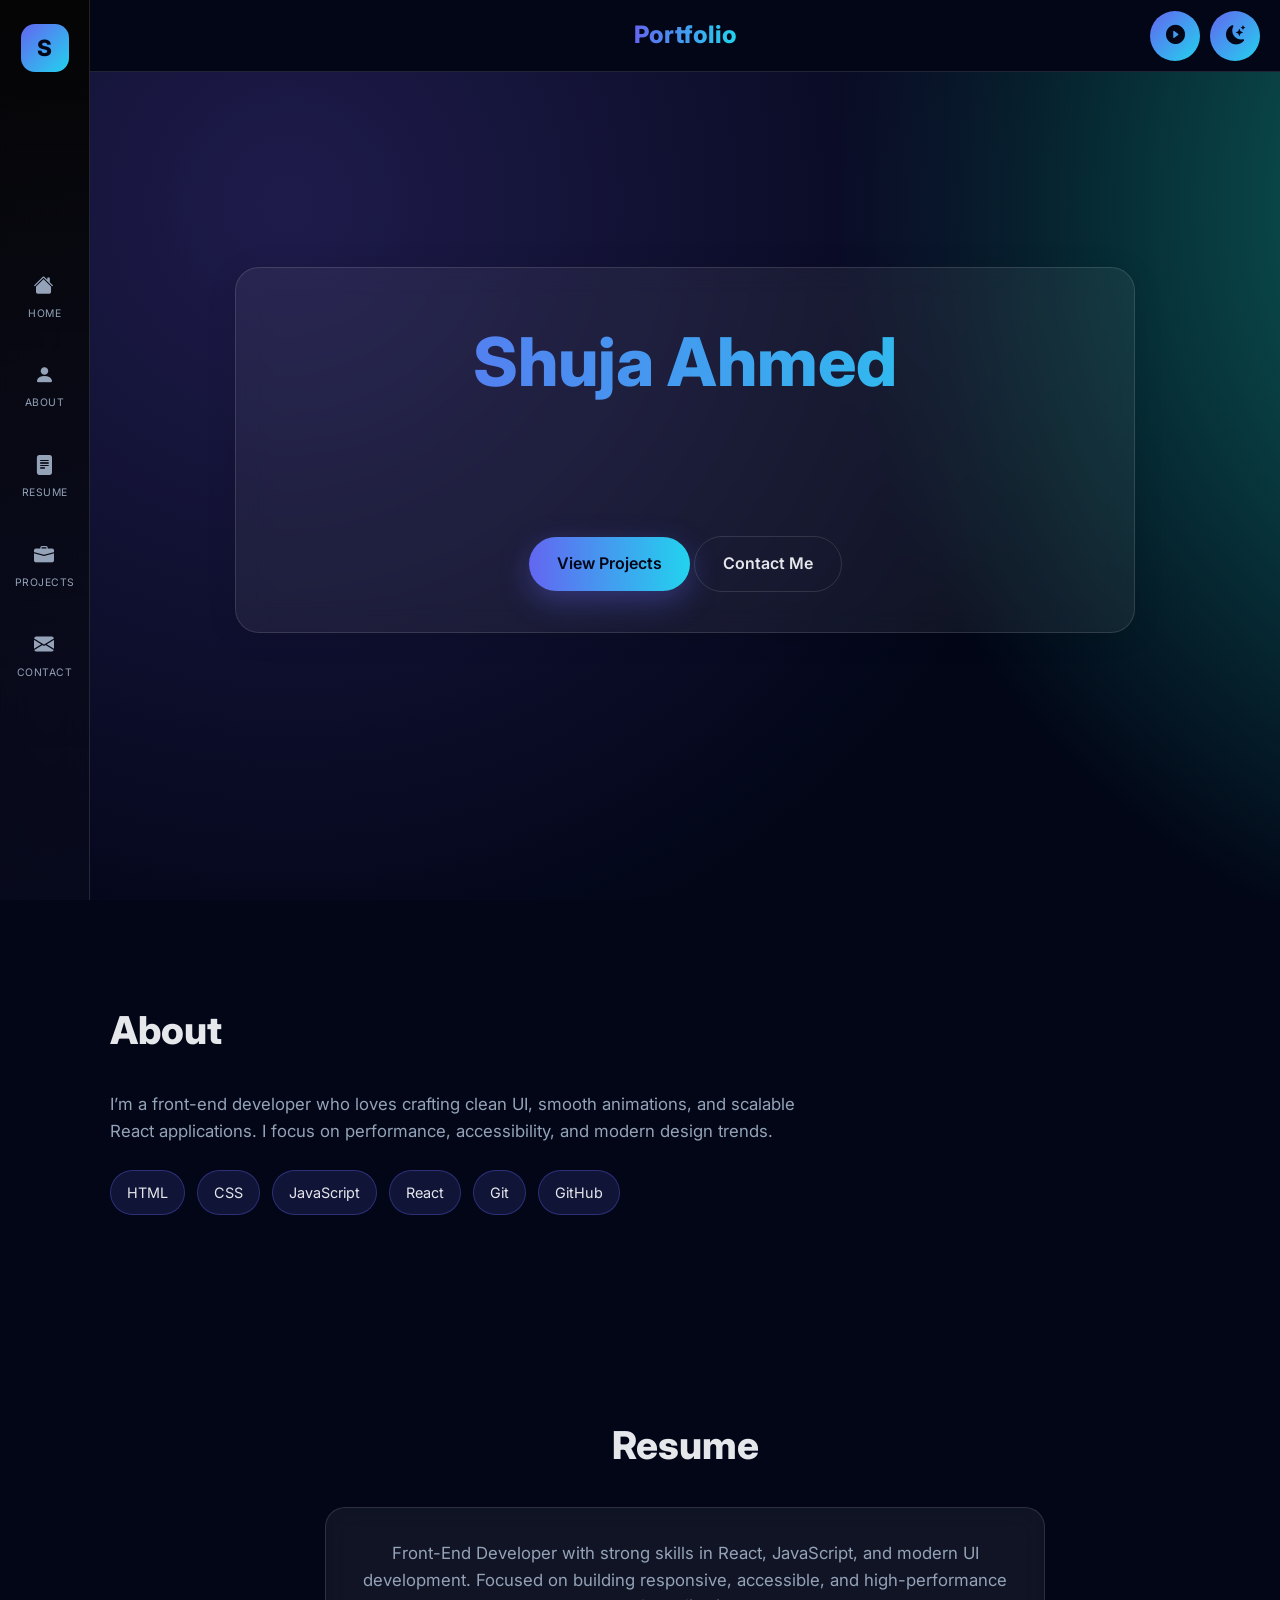
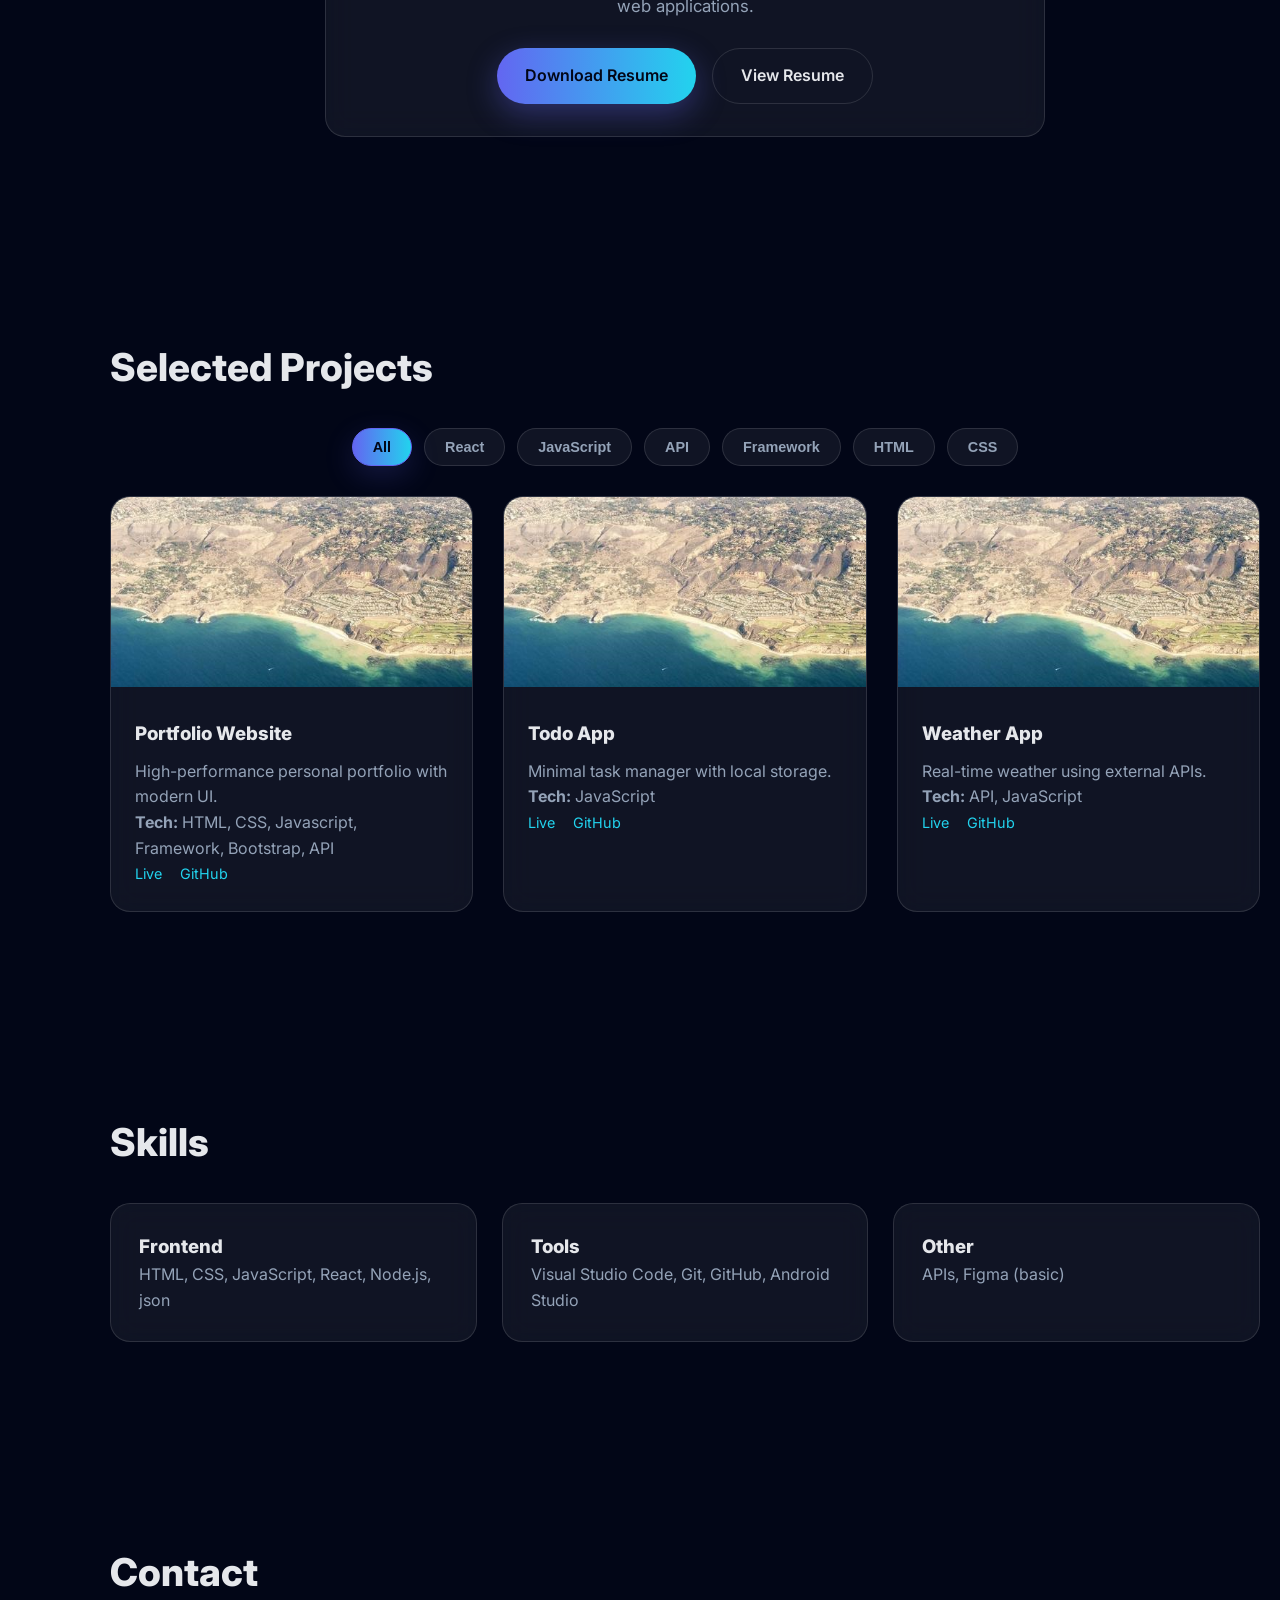
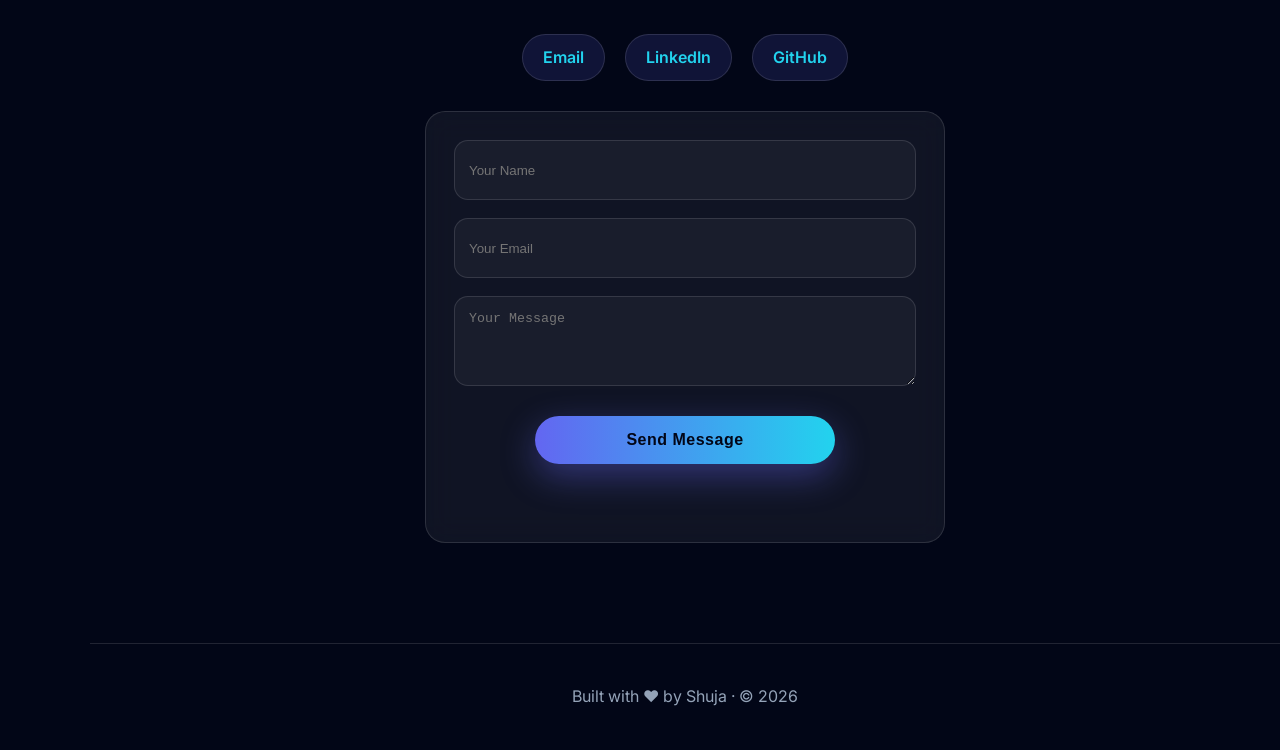
==== docs/index.html @ 7874c108 "Added Project links" ====
<!DOCTYPE html>
<html lang="en">
<head>
  <meta charset="UTF-8" />
  <meta name="viewport" content="width=device-width, initial-scale=1.0" />
  <title>Shuja | Front-End Developer</title>
  <link rel="stylesheet" href="styles.css">
    <script src="script.js" defer></script>
  <link href="https://fonts.googleapis.com/css2?family=Inter:wght@300;400;600;700;800&display=swap" rel="stylesheet">
  <link rel="stylesheet" href="https://cdn.jsdelivr.net/npm/bootstrap-icons@1.11.3/font/bootstrap-icons.css">
</head>
<body id="home">

  <!-- MAIN HEADER -->
  <header class="main-header">
    <span class="logo">Portfolio</span>
    <!-- DARK MODE TOGGLE -->
    <button id="reduceMotionToggle" class="reduce-motion-toggle" aria-label="Toggle Animations" data-tooltip="Toggle Animations">
      <i class="bi bi-play-circle-fill"></i>
    </button>
    <button id="darkModeToggle" class="dark-mode-toggle" aria-label="Toggle Dark Mode" data-tooltip="Toggle Dark Mode">
      <i class="bi bi-moon-stars-fill"></i>
    </button>
  </header>

  <!-- SCROLL TO TOP BUTTON -->
  <button id="scrollToTop" class="scroll-to-top" title="Scroll to Top">
    <i class="bi bi-arrow-up"></i>
  </button>

  <!-- MOBILE HAMBURGER MENU -->
  <button id="mobileMenuToggle" class="mobile-menu-toggle" title="Toggle Menu">
    <i class="bi bi-list"></i>
  </button>

  <!-- MAIN -->
  <section class="hero">
    <div>
      <h1>Shuja Ahmed</h1>
      <p>Front-End Developer · React</p>
      <p>I design and build modern, fast, and user-focused web experiences.</p>
      <div class="hero-buttons">
        <a href="#projects" class="btn">View Projects</a>
        <a href="#contact" class="btn secondary">Contact Me</a>
      </div>
    </div>
  </section>
  

<nav class="sidebar">
  <div class="sidebar-brand">
    <span>S</span>
  </div>

  <ul class="sidebar-links">
    <li><a href="#home" class="active"><i class="bi bi-house-fill"></i><span>Home</span></a></li>
    <li><a href="#about"><i class="bi bi-person-fill"></i><span>About</span></a></li>
    <li><a href="#resume"><i class="bi bi-file-text-fill"></i><span>Resume</span></a></li>
    <li><a href="#projects"><i class="bi bi-briefcase-fill"></i><span>Projects</span></a></li>
    <li><a href="#contact"><i class="bi bi-envelope-fill"></i><span>Contact</span></a></li>
  </ul>

</nav>

  <!-- ABOUT -->
  <section id="about">
    <h2>About</h2>
    <p>I’m a front-end developer who loves crafting clean UI, smooth animations, and scalable React applications. I focus on performance, accessibility, and modern design trends.</p>
    <div class="tech-stack">
      <span class="badge">HTML</span>
      <span class="badge">CSS</span>
      <span class="badge">JavaScript</span>
      <span class="badge">React</span>
      <span class="badge">Git</span>
      <span class="badge">GitHub</span>
    </div>
  </section>

  <!-- RESUME -->
<section id="resume">
  <h2>Resume</h2>
  <div class="resume-card glass">
    <p>
      Front-End Developer with strong skills in React, JavaScript, and modern UI development.
      Focused on building responsive, accessible, and high-performance web applications.
    </p>

    <div class="resume-actions">
      <a href="docs\resume.pdf" class="btn" download>Download Resume</a>
      <a href="docs\resume.pdf" class="btn secondary" target="_blank">View Resume</a>
    </div>
  </div>
</section>


  <!-- PROJECTS -->
  <section id="projects">
    <h2>Selected Projects</h2>
    
    <!-- PROJECT FILTER -->
    <div class="project-filters">
      <button class="filter-btn active" data-filter="all">All</button>
      <button class="filter-btn" data-filter="React">React</button>
      <button class="filter-btn" data-filter="JavaScript">JavaScript</button>
      <button class="filter-btn" data-filter="API">API</button>
      <button class="filter-btn" data-filter="Framework">Framework</button>
      <button class="filter-btn" data-filter="HTML">HTML</button>
      <button class="filter-btn" data-filter="CSS">CSS</button>
    </div>

    <div class="projects-grid">
      <!-- PORTFOLIO -->
      <div class="project-card glass" data-tech="HTML CSS JavaScript Framework API" data-id="portfolio">
        <img src="images/project1.jpg" alt="Project">
        <div class="project-content">
          <h3>Portfolio Website</h3>
          <p>High-performance personal portfolio with modern UI.</p>
          <p><strong>Tech:</strong> HTML, CSS, Javascript, Framework, Bootstrap, API</p>
          <div class="project-links">
            <a href="https://github.com/code-fanatic/" target="_blank">Live</a>
            <a href="https://github.com/code-fanatic/shuja" target="_blank">GitHub</a>
          </div>
        </div>
      </div>
      <!-- TODO APP -->
      <div class="project-card glass" data-tech="JavaScript HTML CSS" data-id="todo">
        <img src="images/project2.jpg" alt="Project">
        <div class="project-content">
          <h3>Todo App</h3>
          <p>Minimal task manager with local storage.</p>
          <p><strong>Tech:</strong> JavaScript</p>
          <div class="project-links">
            <a href="https://code-fanatic.github.io/todo-material-3/" target="_blank">Live</a>
            <a href="https://github.com/code-fanatic/todo-material-3" target="_blank">GitHub</a>
          </div>
        </div>
      </div>
      <!-- WEATHER APP -->
      <div class="project-card glass" data-tech="API JavaScript HTML CSS" data-id="weather">
        <img src="images/project3.600x400.jpg" alt="Project">
        <div class="project-content">
          <h3>Weather App</h3>
          <p>Real-time weather using external APIs.</p>
          <p><strong>Tech:</strong> API, JavaScript</p>
          <div class="project-links">
            <a href="#">Live</a>
            <a href="#">GitHub</a>
          </div>
        </div>
      </div>

    </div>
  </section>

  <!-- SKILLS -->
  <section>
    <h2>Skills</h2>
    <div class="skills-grid">
      <div class="skill-box glass">
        <h3>Frontend</h3>
        <p>HTML, CSS, JavaScript, React, Node.js, json</p>
      </div>
      <div class="skill-box glass">
        <h3>Tools</h3>
        <p>Visual Studio Code, Git, GitHub, Android Studio</p>
      </div>
      <div class="skill-box glass">
        <h3>Other</h3>
        <p>APIs, Figma (basic)</p>
      </div>
    </div>
  </section>

  <!-- CONTACT -->
  <section id="contact">
    <h2>Contact</h2>
    <div class="social-links">
		<a href="mailto:shujabutt4@gmail.com" target="_blank">Email</a>
		<a href="https://www.linkedin.com/in/shuja-ahmed4" target="_blank">LinkedIn</a>
		<a href="https://github.com/code-fanatic" target="_blank">GitHub</a>
	</div>
    <form class="glass" action="https://formspree.io/f/mykdekjy" method="POST" id="contactForm">
      <input type="text" name="name" placeholder="Your Name" required>
      <input type="email" name="email" placeholder="Your Email" required>
      <textarea name="message" rows="4" placeholder="Your Message" required></textarea>
      <button class="btn" type="submit">Send Message</button>
      <p id="formMessage" class="form-message"></p>
    </form>
  </section>

  <!-- PROJECT MODAL -->
  <div id="projectModal" class="modal">
    <button class="modal-close"><i class="bi bi-x-lg"></i></button>
    <div class="modal-content">
      <div id="modalBody" class="modal-body"></div>
    </div>
  </div>

  <footer>
    Built with ❤️ by Shuja · © 2026
  </footer>
</body>
</html>
---- docs/styles.css ----
:root {
  --primary: #6366f1;
  --secondary: #22d3ee;
  --bg: #020617;
  --glass: rgba(255,255,255,0.06);
  --border: rgba(255,255,255,0.12);
  --text: #e5e7eb;
  --muted: #94a3b8;
  --blob-1: #1e1b4b;
  --blob-2: #0f766e;
}

/* LIGHT MODE */
html[data-theme="light"] {
  --primary: #4f46e5;
  --secondary: #0891b2;
  --bg: #f8fafc;
  --glass: rgba(99,102,241,0.04);
  --border: rgba(15,23,42,0.1);
  --text: #1e293b;
  --muted: #64748b;
  --blob-1: rgba(79, 70, 229, 0.35);
  --blob-2: rgba(8, 145, 178, 0.35);
}

html[data-theme="light"] .sidebar {
  background: linear-gradient(180deg, #f1f5f9, #e0e7ff);
  border-right-color: var(--border);
}

html[data-theme="light"] .btn:not(.secondary) {
  color: #ffffff;
}

html[data-theme="light"] .glass {
  background: rgba(255,255,255,0.7);
  backdrop-filter: blur(10px);
  border: 1px solid rgba(99,102,241,0.1);
}

html[data-theme="light"] .project-card:hover {
  box-shadow: 0 20px 45px rgba(0,0,0,0.08);
}

html[data-theme="light"] input,
html[data-theme="light"] textarea {
  background: rgba(255,255,255,0.6);
  border: 1px solid rgba(15,23,42,0.1);
}

html[data-theme="light"] .sidebar-links a:hover,
html[data-theme="light"] .sidebar-links a.active,
html[data-theme="light"] .sidebar-links a.active i {
  color: #ffffff;
}

html[data-theme="light"] .hero > div {
  background: rgba(255, 255, 255, 0.85);
  box-shadow: 0 10px 40px rgba(30, 27, 75, 0.1);
  border-color: rgba(79, 70, 229, 0.2);
}

html[data-theme="light"] .social-links a {
  background: #ffffff;
  color: var(--primary);
  border-color: var(--border);
  box-shadow: 0 2px 10px rgba(0,0,0,0.05);
}

html[data-theme="light"] .social-links a:hover {
  background: rgba(79, 70, 229, 0.1);
  color: var(--primary);
  border-color: var(--primary);
}

html[data-theme="light"] .filter-btn {
  color: var(--text);
  background: rgba(255,255,255,0.6);
}

html[data-theme="light"] .filter-btn.active {
  background: rgba(79, 70, 229, 0.1);
  color: var(--primary);
  border-color: var(--primary);
  box-shadow: none;
}

html { 
  scroll-behavior: smooth;
}
* { margin: 0; padding: 0; box-sizing: border-box; -webkit-tap-highlight-color: transparent; }

/* ============ CUSTOM SCROLLBAR ============ */
::-webkit-scrollbar { width: 12px; }
::-webkit-scrollbar-track { background: transparent; margin-block: 6px; }
::-webkit-scrollbar-thumb {
  background-color: var(--muted);
  border-radius: 10px;
  border: 3px solid transparent;
  background-clip: content-box;
}
::-webkit-scrollbar-thumb:hover { background-color: var(--primary); }

/* ============ SCROLL TO TOP BUTTON ============ */
.scroll-to-top {
  position: fixed;
  bottom: 30px;
  right: 30px;
  width: 50px;
  height: 50px;
  background: linear-gradient(135deg, var(--primary), var(--secondary));
  border: none;
  border-radius: 50%;
  color: #020617;
  font-size: 1.2rem;
  cursor: pointer;
  display: flex;
  align-items: center;
  justify-content: center;
  opacity: 0;
  visibility: hidden;
  transform: translateY(20px);
  transition: all 0.3s ease;
  z-index: 999;
}

.scroll-to-top.show {
  opacity: 1;
  visibility: visible;
  transform: translateY(0);
}

.scroll-to-top:hover {
  transform: translateY(-5px);
  box-shadow: 0 10px 30px rgba(99,102,241,0.3);
}

/* ============ DARK MODE TOGGLE ============ */
.dark-mode-toggle,
.reduce-motion-toggle {
  position: absolute;
  top: 11px;
  right: 20px;
  width: 50px;
  height: 50px;
  background: linear-gradient(135deg, var(--primary), var(--secondary));
  border: none;
  border-radius: 50%;
  color: #020617;
  font-size: 1.2rem;
  cursor: pointer;
  display: flex;
  align-items: center;
  justify-content: center;
  transition: all 0.3s ease;
  z-index: 1001;
}

.reduce-motion-toggle {
  right: 80px;
}

.dark-mode-toggle:hover,
.reduce-motion-toggle:hover {
  background: var(--primary);
  transform: scale(1.1);
  box-shadow: 0 0 20px rgba(99,102,241,0.6);
}

.dark-mode-toggle i,
.reduce-motion-toggle i {
  transition: transform 0.3s ease;
}

.dark-mode-toggle:hover i,
.reduce-motion-toggle:hover i {
  transform: rotate(15deg);
}

html[data-theme="light"] .dark-mode-toggle,
html[data-theme="light"] .reduce-motion-toggle,
html[data-theme="light"] .mobile-menu-toggle,
html[data-theme="light"] .scroll-to-top {
  color: #ffffff;
}

/* ============ TOOLTIPS ============ */
[data-tooltip]::after {
  content: attr(data-tooltip);
  position: absolute;
  top: 115%;
  left: 50%;
  transform: translateX(-50%);
  background: rgba(15, 23, 42, 0.9);
  color: #fff;
  padding: 6px 12px;
  border-radius: 8px;
  font-size: 0.75rem;
  font-weight: 500;
  white-space: nowrap;
  opacity: 0;
  visibility: hidden;
  transition: all 0.2s ease;
  pointer-events: none;
  z-index: 1100;
  box-shadow: 0 4px 6px -1px rgba(0, 0, 0, 0.1);
  border: 1px solid rgba(255,255,255,0.1);
}

[data-tooltip]:hover::after {
  opacity: 1;
  visibility: visible;
  top: 125%;
}

.dark-mode-toggle[data-tooltip]::after {
  left: auto;
  right: 0;
  transform: none;
}

/* ============ MOBILE MENU TOGGLE ============ */
.mobile-menu-toggle {
  position: fixed;
  top: 20px;
  left: 20px;
  width: 50px;
  height: 50px;
  background: linear-gradient(135deg, var(--primary), var(--secondary));
  border: none;
  border-radius: 50%;
  color: #020617;
  font-size: 1.3rem;
  cursor: pointer;
  display: none;
  align-items: center;
  justify-content: center;
  transition: all 0.3s ease;
  z-index: 9991;
}

.mobile-menu-toggle:hover {
  background: var(--primary);
  transform: scale(1.1);
  box-shadow: 0 0 20px rgba(99,102,241,0.6);
}

/* ============ SIDEBAR MOBILE OPEN STATE ============ */
.sidebar.open {
  left: 0;
}

/* SIDEBAR NAVIGATION */
.sidebar {
  position: fixed;
  top: 0;
  left: 0;
  width: 90px;
  height: 100vh;
  background: linear-gradient(180deg,#050505, rgba(10,12,30,0.6));
  backdrop-filter: blur(18px);
  border-right: 1px solid var(--border);
  display: flex;
  flex-direction: column;
  align-items: center;
  justify-content: space-between;
  padding: 24px 0;
  z-index: 1000;
  transition: all 0.25s ease;
  overflow: auto;
}

/* Brand / Logo */
.sidebar-brand {
  width: 48px;
  height: 48px;
  border-radius: 14px;
  background: linear-gradient(135deg, var(--primary), var(--secondary));
  display: flex;
  align-items: center;
  justify-content: center;
  font-weight: 800;
  font-size: 1.4rem;
  color: #020617;
}

/* Links */
.sidebar-links {
  list-style: none;
  display: flex;
  flex-direction: column;
  gap: 18px;
  flex: 1;
  justify-content: center;
}

.sidebar-links a {
  display: flex;
  flex-direction: column;
  align-items: center;
  justify-content: center;
  width: 70px;
  padding: 8px 4px;
  margin: 0.2rem auto;
  border-radius: 10px;
  text-align: center;
  font-size: 0.65rem;
  letter-spacing: 0.5px;
  text-transform: uppercase;
  color: var(--muted);
  background: transparent;
  transition: all 0.25s ease;
  min-height: 55px;
  gap: 6px;
  word-break: break-word;
}

.sidebar-links i {
  font-size: 1.25rem;
  transition: all 0.25s ease;
}

.sidebar-links span {
  display: block;
  font-size: 0.65rem;
  line-height: 1.1;
}

.sidebar-links a:hover,
.sidebar-links a.active {
  background: linear-gradient(90deg, var(--primary), var(--secondary));
  color: #020617;
  box-shadow: 0 8px 20px rgba(99,102,241,0.12);
}

.sidebar-links a.active i {
  color: #020617;
}

.sidebar-links a:hover {
  transform: scale(1.08);
}

.sidebar-links a:hover i {
  transform: scale(1.2) rotate(10deg);
}

.sidebar-links a:active {
  transform: scale(0.95);
  transition: transform 0.1s;
}

.sidebar-links a:active i {
  transform: scale(1.2) rotate(-10deg);
  transition: transform 0.1s;
}

/* Footer */
body {
  padding-left: 90px;
}

/* Hide sidebar on small screens */
@media (max-width: 900px) {
  .sidebar {
    display: flex;
    top: 0;
    left: 0;
    right: 0;
    width: 100%;
    height: 72px;
    flex-direction: row;
    align-items: center;
    justify-content: space-between;
    padding: 10px 16px;
    border-right: none;
    border-bottom: 1px solid var(--border);
    z-index: 1000;
    overflow: hidden;
  }

  body {
    padding-left: 0;
    padding-top: 72px;
  }

  .sidebar-links {
    flex-direction: row;
    gap: 12px;
    align-items: center;
    justify-content: center;
    margin-left: 8px;
  }

  .sidebar-links a {
    width: auto;
    padding: 8px 12px;
    border-radius: 12px;
    font-size: 0.85rem;
    flex-direction: row;
    gap: 8px;
  }

  .sidebar-links i {
    font-size: 1rem;
  }

  .sidebar-brand {
    margin-right: 8px;
  }
}

body {
  font-family: 'Inter', sans-serif;
  background: radial-gradient(circle at 15% 15%, var(--blob-1), transparent 40%),
              radial-gradient(circle at 85% 15%, var(--blob-2), transparent 40%),
              var(--bg);
  background-size: 150% 150%;
  background-attachment: fixed;
  animation: bgAnimate 15s ease infinite alternate;
  color: var(--text);
  line-height: 1.6;

  min-width: 340px;}

@keyframes bgAnimate {
  0% { background-position: 0% 0%; }
  100% { background-position: 100% 100%; }
}

/* ============ REDUCE MOTION UTILITY ============ */
body.no-animations *,
body.no-animations *::before,
body.no-animations *::after {
  animation: none !important;
  transition: none !important;
  scroll-behavior: auto !important;
}

  /* Keep overflow available without overriding themed sidebar above */
  .sidebar { overflow: auto; }

section {
  padding: 100px 20px;
  max-width: 1200px;
  margin: auto;}

h1, h2, h3 { font-weight: 800;}
h2 { font-size: 2.4rem; margin-bottom: 30px;}
p { color: var(--muted);}

a { text-decoration: none; color: inherit;}

.hero {
  min-height: 100vh;
  display: flex;
  align-items: center;
  justify-content: center;
  text-align: center;}

.hero > div {
  padding: 40px;
  background: var(--glass);
  border: 1px solid var(--border);
  backdrop-filter: blur(14px);
  border-radius: 24px;
  box-shadow: 0 4px 30px rgba(0, 0, 0, 0.1);
  max-width: 900px;
  width: 90%;
}

.hero h1 {
  font-size: clamp(2.8rem, 6vw, 4.2rem);
  background: linear-gradient(90deg, var(--primary), var(--secondary));
  -webkit-background-clip: text;
  background-clip: text;
  -webkit-text-fill-color: transparent;}

.hero p { font-size: 1.1rem; margin-top: 12px;}

.hero-buttons { margin-top: 40px;}

.btn {
  display: inline-flex;
  align-items: center;
  justify-content: center;
  gap: 8px;
  padding: 14px 28px;
  border-radius: 999px;
  font-weight: 600;
  background: linear-gradient(90deg, var(--primary), var(--secondary));
  color: #020617;
  transition: transform 0.3s, box-shadow 0.3s;
  box-shadow: 0 10px 30px rgba(99,102,241,0.35);
  border: none;
  cursor: pointer;
  text-align: center;
}

.btn.secondary {
  background: transparent;
  color: var(--text);
  border: 1px solid var(--border);
  box-shadow: none;
}

.btn:hover {
  transform: translateY(-4px);
  box-shadow: 0 20px 50px rgba(99,102,241,0.5);
}

#contact .btn {
  padding: 15px 40px;
  font-size: 1rem;
  width: 100%;
  max-width: 300px;
  margin: 12px auto 0;
  box-shadow: 0 12px 35px rgba(99,102,241,0.4);
  letter-spacing: 0.5px;
}

#contact .btn:hover {
  box-shadow: 0 20px 50px rgba(99,102,241,0.55);
}

.glass {
  background: var(--glass);
  border: 1px solid var(--border);
  backdrop-filter: blur(14px);
  border-radius: 20px;}

/* ABOUT */
#about p { max-width: 720px; font-size: 1.05rem;}

.tech-stack {
  display: flex;
  flex-wrap: wrap;
  gap: 12px;
  margin-top: 25px;}

.badge {
  padding: 10px 16px;
  border-radius: 999px;
  background: rgba(99,102,241,0.15);
  border: 1px solid rgba(99,102,241,0.35);
  font-size: 0.9rem;}

/* PROJECTS */
.projects-grid {
  display: grid;
  grid-template-columns: repeat(auto-fit, minmax(300px, 1fr));
  gap: 30px;}
.project-card {
  overflow: hidden;
  transition: opacity 0.6s ease-out, transform 0.6s ease-out, box-shadow 0.4s;
  opacity: 0;
  transform: translateY(30px);
  max-width: 380px;
  margin: 0 auto;
  width: 100%;
}
.project-card.show {
  opacity: 1;
  transform: translateY(0);
}
.project-card:hover {
  transform: translateY(-8px) scale(1.02);
  box-shadow: 0 25px 60px rgba(0,0,0,0.45);}
.project-card img {
  width: 100%;
  height: 190px;
  object-fit: cover;}
.project-content { padding: 24px;}
.project-content h3 { margin-bottom: 10px;}
.project-links a {
  margin-right: 14px;
  font-size: 0.9rem;
  color: var(--secondary);}

/* PROJECT FILTERS */
.project-filters {
  display: flex;
  gap: 12px;
  margin-bottom: 30px;
  flex-wrap: wrap;
  justify-content: center;
}

.filter-btn {
  padding: 10px 20px;
  border-radius: 999px;
  border: 1px solid var(--border);
  background: var(--glass);
  color: var(--muted);
  cursor: pointer;
  font-weight: 600;
  transition: all 0.3s ease;
  font-size: 0.9rem;
}

.filter-btn:hover {
  border-color: var(--primary);
  color: var(--text);
}

.filter-btn.active {
  background: linear-gradient(90deg, var(--primary), var(--secondary));
  color: #020617;
  border-color: var(--primary);
  box-shadow: 0 10px 30px rgba(99,102,241,0.2);
}

  /* RESUME SECTION */
#resume {
  text-align: center;
}

.resume-card {
  max-width: 720px;
  margin: 30px auto 0;
  padding: 32px;
}

.resume-card p {
  margin-bottom: 28px;
  color: var(--muted);
  font-size: 1.05rem;
}

.resume-actions {
  display: flex;
  gap: 16px;
  justify-content: center;
  flex-wrap: wrap;
}

/* SKILLS */
.skills-grid {
  display: grid;
  grid-template-columns: repeat(auto-fit, minmax(240px, 1fr));
  gap: 25px;}
.skill-box { padding: 28px;}

/* CONTACT */
.social-links {
  display: flex;
  gap: 20px;
  margin-bottom: 30px;
  justify-content: center;
  flex-wrap: wrap;
}

.social-links a {
  padding: 10px 20px;
  border-radius: 999px;
  background: rgba(99,102,241,0.15);
  border: 1px solid var(--border);
  color: var(--secondary);
  font-weight: 600;
  transition: all 0.3s;
}

.social-links a:hover {
  background: rgba(99,102,241,0.25);
  transform: translateY(-2px);
}

#contact form {
  max-width: 520px;
  padding: 28px;
  display: grid;
  gap: 18px;
  margin: auto;
}

input, textarea {
  padding: 14px;
  border-radius: 14px;
  background: rgba(255,255,255,0.04);
  border: 1px solid var(--border);
  color: var(--text);
  resize: vertical;
 max-height: 260px;
 min-height: 60px;}

.form-message {
  text-align: center;
  font-weight: 600;
  min-height: 24px;
  margin-top: 8px;
}


/* FOOTER */
footer {
  text-align: center;
  padding: 40px 20px;
  color: var(--muted);
  border-top: 1px solid var(--border);}

/* ============ FADE-IN ANIMATION ============ */

/* ============ PROJECT MODAL ============ */
.modal {
  position: fixed;
  top: 0; left: 0; width: 100%; height: 100%;
  background: rgba(0,0,0,0.85);
  backdrop-filter: blur(8px);
  z-index: 2000;
  display: flex;
  align-items: center;
  justify-content: center;
  opacity: 0;
  pointer-events: none;
  transition: opacity 0.3s ease;
  padding: 20px;
}

.modal.open {
  opacity: 1;
  pointer-events: all;
}

.modal-content {
  background: var(--bg);
  border: 1px solid var(--border);
  width: 100%;
  max-width: 600px;
  max-height: 85vh;
  overflow-y: auto;
  border-radius: 24px;
  padding: 30px;
  position: relative;
  transform: translateY(30px);
  transition: transform 0.3s ease;
  box-shadow: 0 25px 50px -12px rgba(0, 0, 0, 0.5);
}

/* Custom Animated Scrollbar for Modal */
.modal-content::-webkit-scrollbar {
  width: 12px;
}
.modal-content::-webkit-scrollbar-track {
  background: transparent;
  margin-block: 15px;
}
.modal-content::-webkit-scrollbar-thumb {
  background-color: var(--muted);
  border-radius: 10px;
  border: 3px solid transparent;
  background-clip: content-box;
}
.modal-content::-webkit-scrollbar-thumb:hover {
  background-color: var(--primary);
}

.modal.open .modal-content {
  transform: translateY(0);
}

.modal-close {
  position: absolute;
  top: 25px;
  right: 30px;
  background: rgba(255, 255, 255, 0.1);
  backdrop-filter: blur(5px);
  border: 1px solid var(--border);
  width: 50px;
  height: 50px;
  border-radius: 50%;
  color: var(--text);
  font-size: 1.4rem;
  cursor: pointer;
  display: flex;
  align-items: center;
  justify-content: center;
  transition: all 0.4s cubic-bezier(0.68, -0.55, 0.265, 1.55);
  z-index: 2001;
  box-shadow: 0 5px 15px rgba(0,0,0,0.2);
}
.modal-close:hover { 
  background: #ef4444; 
  color: white; 
  transform: rotate(90deg) scale(1.1);
  box-shadow: 0 0 20px rgba(239, 68, 68, 0.5);
  border-color: #ef4444;
}

.modal-body h3 { margin-bottom: 15px; color: var(--primary); }
.modal-body ul { margin-left: 20px; margin-bottom: 15px; list-style-type: disc; }
.modal-body li { margin-bottom: 8px; color: var(--muted); }
.modal-body p { margin-bottom: 15px; }
.modal-body strong { color: var(--text); font-weight: 700; }

h2, .hero p, .hero-buttons, .skill-box, .badge, form {
  opacity: 0;
  transform: translateY(30px);
  transition: opacity 0.6s ease-out, transform 0.6s ease-out;
}

.fade-in {
  opacity: 1;
  transform: translateY(0);
}

/* MAIN HEADER */
.main-header {
  display: flex;
  align-items: center;
  justify-content: center;
  position: fixed;
  top: 0;
  left: 90px;
  width: calc(100% - 90px);
  height: 72px;
  background: var(--bg);
  border-bottom: 1px solid var(--border);
  z-index: 900;
}

.main-header .logo {
  font-size: 1.5rem;
  font-weight: 800;
  background: linear-gradient(90deg, var(--primary), var(--secondary));
  -webkit-background-clip: text;
  background-clip: text;
  -webkit-text-fill-color: transparent;
}

/* MOBILE RESPONSIVENESS */
@media (max-width: 768px) {
  .main-header {
    left: 0;
    width: 100%;
  }

  .mobile-menu-toggle {
    display: flex;
    top: 14px;
    left: 16px;
    width: 44px;
    height: 44px;
    font-size: 1.1rem;
  }

  .sidebar-brand {
    display: none;
  }

  .sidebar {
    width: 260px;
    height: 100vh;
    flex-direction: column;
    align-items: flex-start;
    justify-content: flex-start;
    padding: 80px 20px;
    border-right: 1px solid var(--border);
    border-bottom: none;
    left: -100%;
    position: fixed;
    top: 0;
  }

  .dark-mode-toggle {
    position: absolute;
    right: 16px;
    width: 44px;
    height: 44px;
    font-size: 1rem;
  }
  
  .reduce-motion-toggle {
    right: 70px;
    width: 44px;
    height: 44px;
    font-size: 1rem;
  }

  body {
    padding-left: 0;
  }

  body {
    padding-top: 72px;
  }

  .sidebar-brand {
    width: 40px;
    height: 40px;
    font-size: 1.1rem;
    margin-right: 16px;
  }

  .sidebar-links {
    flex-direction: column;
    gap: 10px;
    align-items: flex-start;
    justify-content: flex-start;
    margin-left: 0;
    width: 100%;
  }

  .sidebar-links a {
    width: 100%;
    padding: 12px 16px;
    border-radius: 12px;
    font-size: 1rem;
    flex-direction: row;
    gap: 12px;
    min-height: 50px;
    justify-content: flex-start;
  }

  .sidebar-links span {
    display: block;
  }

  .sidebar-links i {
    font-size: 1rem;
  }
  section {
    padding: 60px 16px;
  }

  h2 {
    font-size: 1.8rem;
    margin-bottom: 20px;
  }

  /* HERO MOBILE */
  .hero {
    min-height: 80vh;
    padding: 20px;
  }

  .hero > div {
    padding: 24px;
  }

  .hero h1 {
    font-size: clamp(1.8rem, 5vw, 2.8rem);
  }

  .hero p {
    font-size: 0.95rem;
  }

  .hero-buttons {
    margin-top: 30px;
    display: flex;
    flex-direction: column;
    gap: 12px;
  }

  .btn {
    padding: 12px 24px;
    font-size: 0.95rem;
    width: 100%;
    justify-content: center;
    min-height: 44px;
  }

  /* ABOUT MOBILE */
  #about p {
    max-width: 100%;
    font-size: 0.95rem;
  }

  .tech-stack {
    gap: 10px;
  }

  .badge {
    padding: 8px 14px;
    font-size: 0.85rem;
  }

  /* PROJECTS MOBILE */
  .projects-grid {
    grid-template-columns: 1fr;
    gap: 20px;
  }

  .project-card img {
    height: 160px;
  }

  .project-card:hover {
    transform: translateY(-4px);
  }

  .project-content {
    padding: 16px;
  }

  .project-links a {
    margin-right: 12px;
    font-size: 0.85rem;
  }

  /* PROJECTS MOBILE */
  .projects-grid {
    grid-template-columns: 1fr;
    gap: 20px;
  }

  .project-card img {
    height: 160px;
  }

  .project-card:hover {
    transform: translateY(-4px);
  }

  .project-content {
    padding: 16px;
  }

  .project-filters {
    justify-content: center;
    gap: 10px;
  }

  .filter-btn {
    padding: 8px 16px;
    font-size: 0.85rem;
  }

  .scroll-to-top {
    bottom: 80px;
    right: 20px;
    width: 44px;
    height: 44px;
    font-size: 1rem;
  }

  /* SKILLS MOBILE */
  .skills-grid {
    grid-template-columns: 1fr;
    gap: 15px;
  }

  .skill-box {
    padding: 20px;
  }

  .skill-box h3 {
    font-size: 1.1rem;
  }

  /* CONTACT MOBILE */
  #contact form {
    max-width: 100%;
    padding: 20px;
    gap: 14px;
  }

  input, textarea {
    padding: 12px;
    font-size: 16px;
  }

  .social-links {
    display: flex;
    flex-direction: column;
    gap: 10px;
    margin-bottom: 20px;
  }

  .social-links a {
    padding: 10px;
    text-align: center;
    background: rgba(255,255,255,0.04);
    border: 1px solid var(--border);
    border-radius: 999px;
    min-height: 44px;
    display: flex;
    align-items: center;
    justify-content: center;
  }
}

/* EXTRA SMALL DEVICES */
@media (max-width: 480px) {
  section {
    padding: 50px 12px;
  }

  h2 {
    font-size: 1.5rem;
  }

  .hero h1 {
    font-size: 1.6rem;
  }

  .badge {
    padding: 6px 12px;
    font-size: 0.8rem;
  }

  .project-content {
    padding: 12px;
  }

  .project-content h3 {
    font-size: 1rem;
  }

  .project-content p {
    font-size: 0.85rem;
  }

  footer {
    padding: 30px 12px;
    font-size: 0.85rem;
  }
}
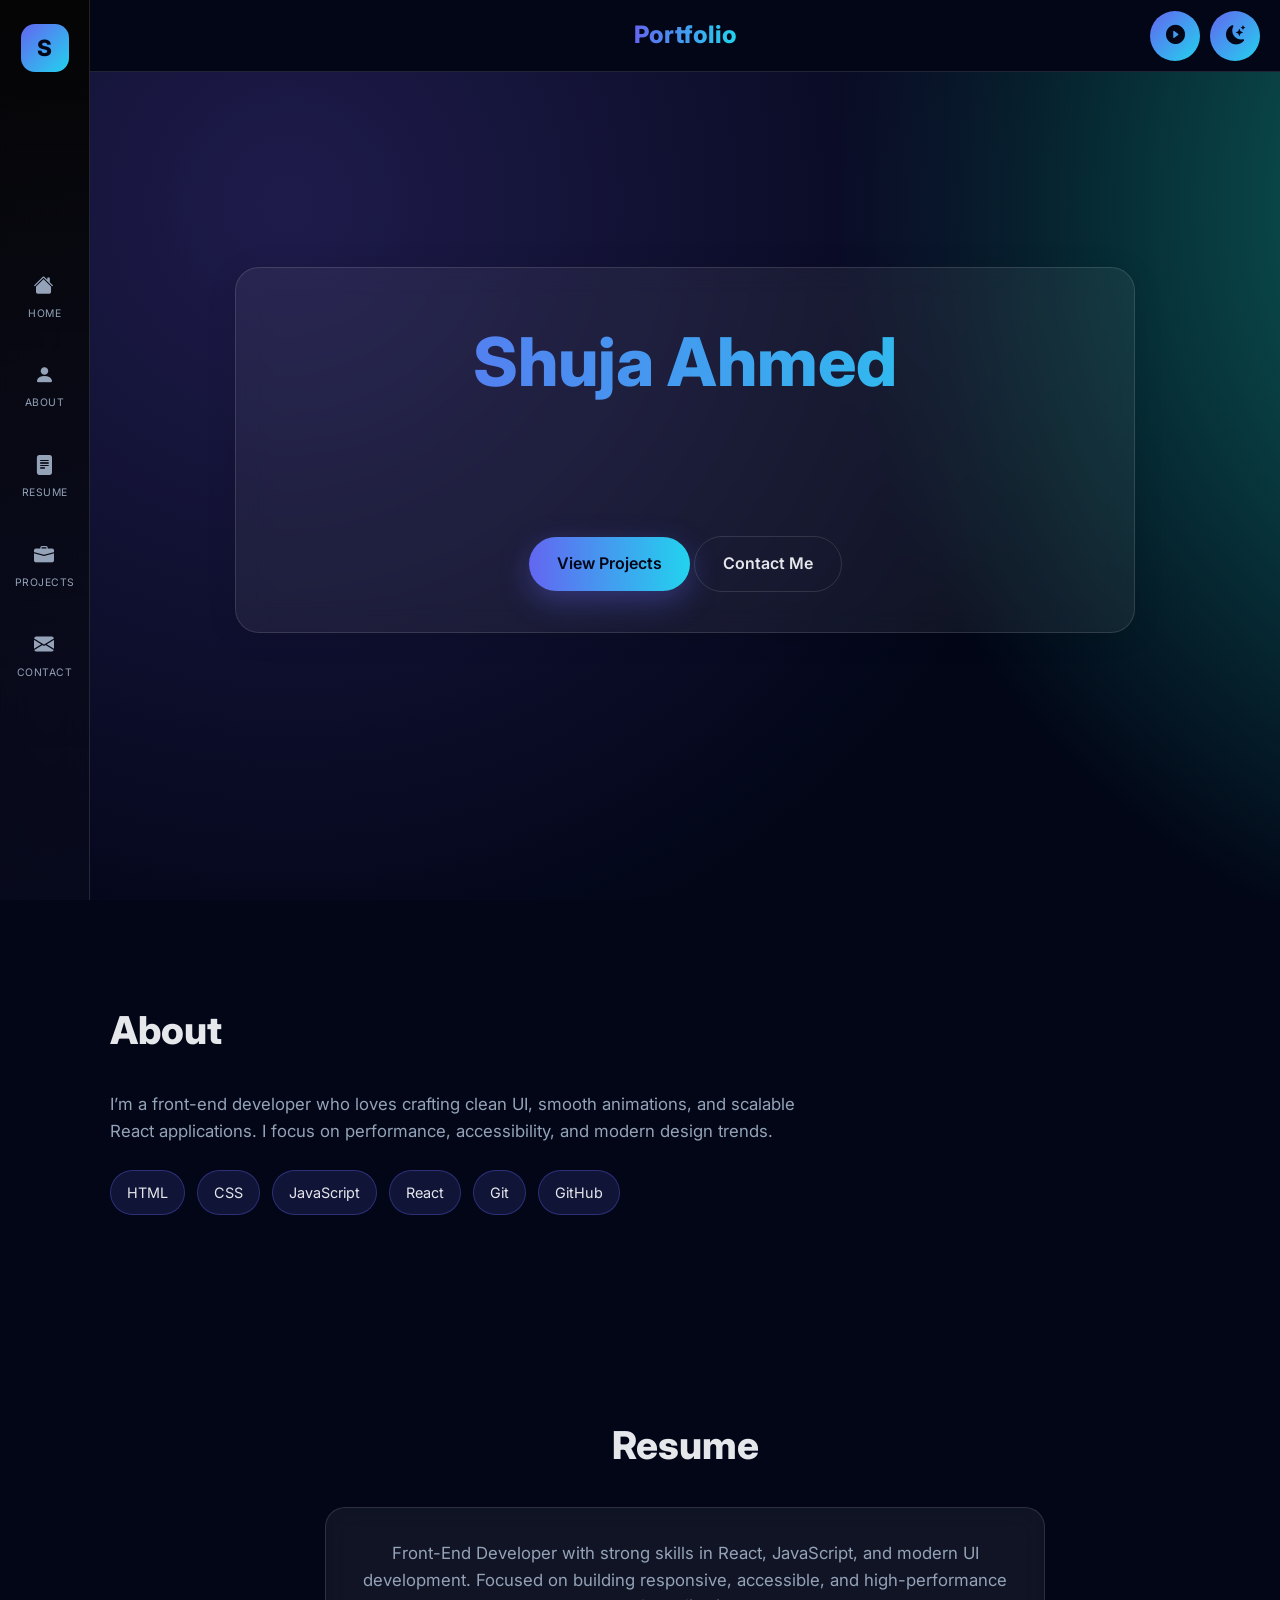
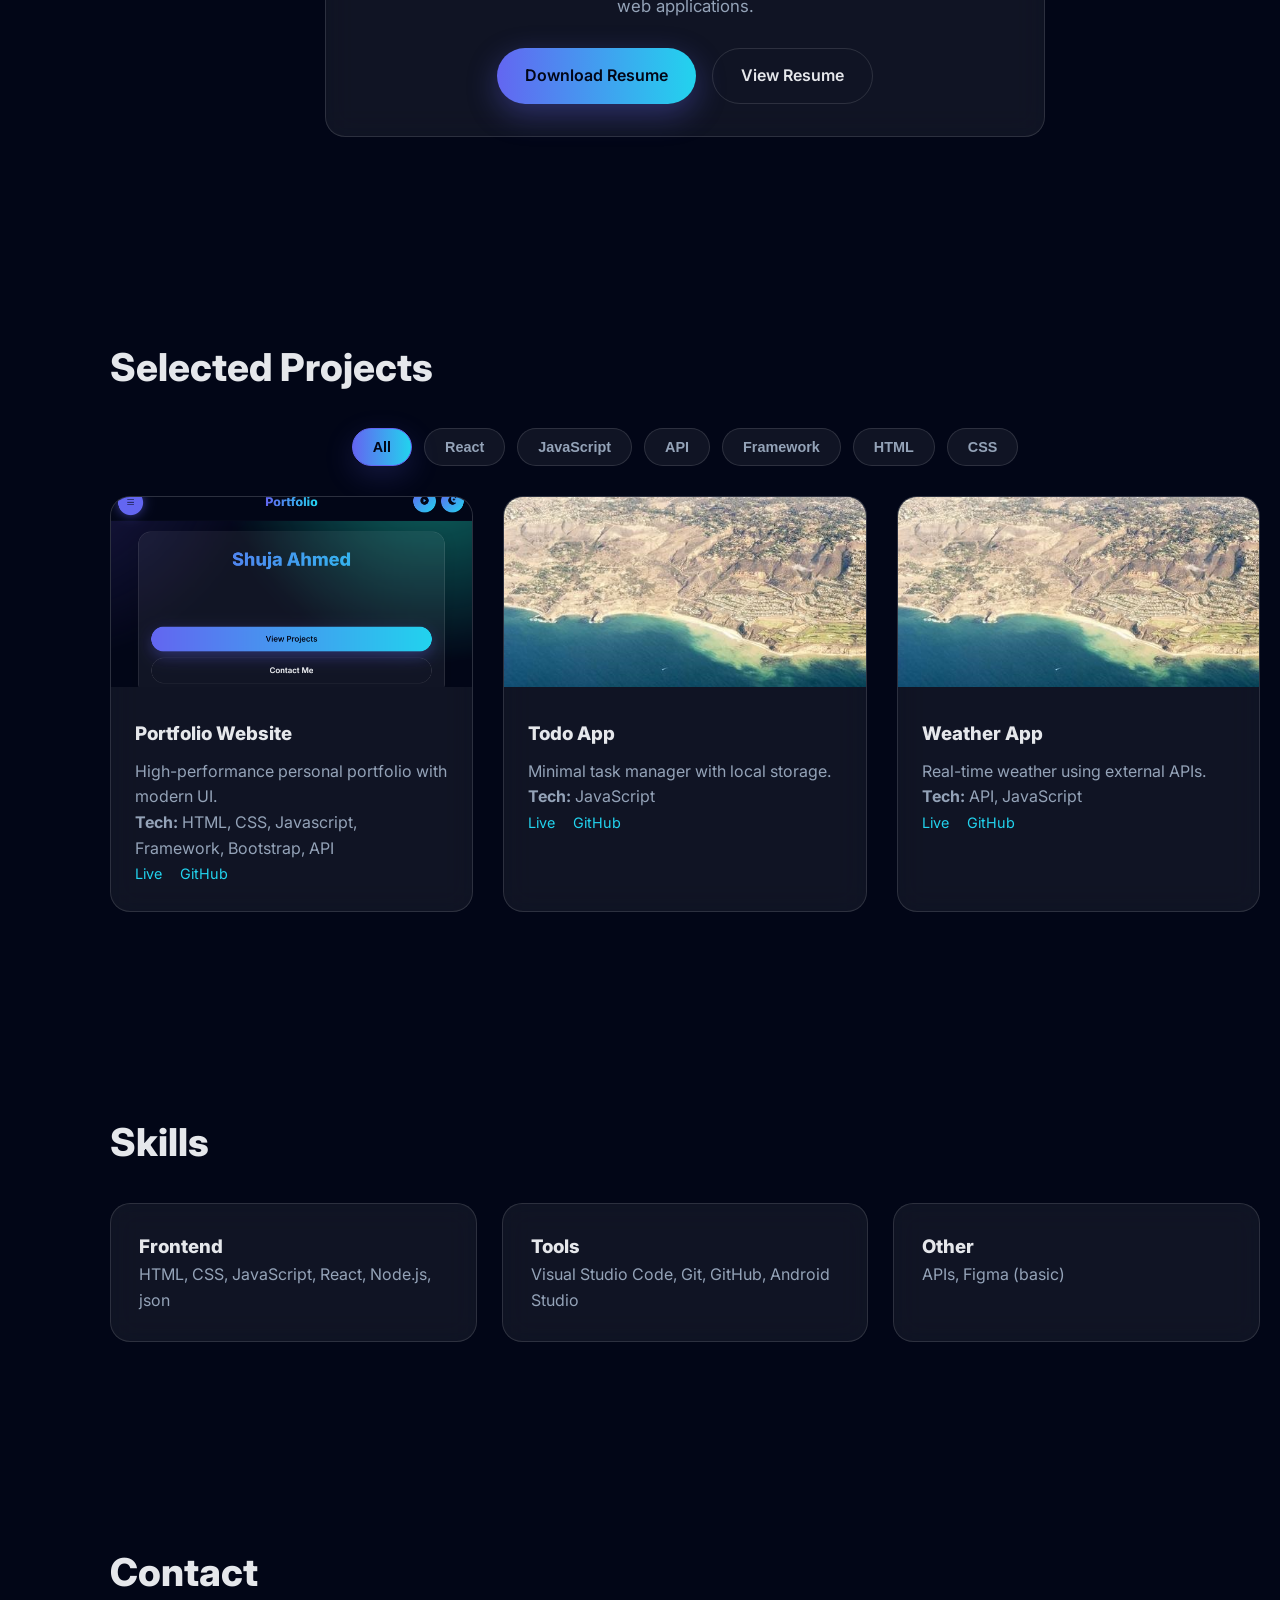
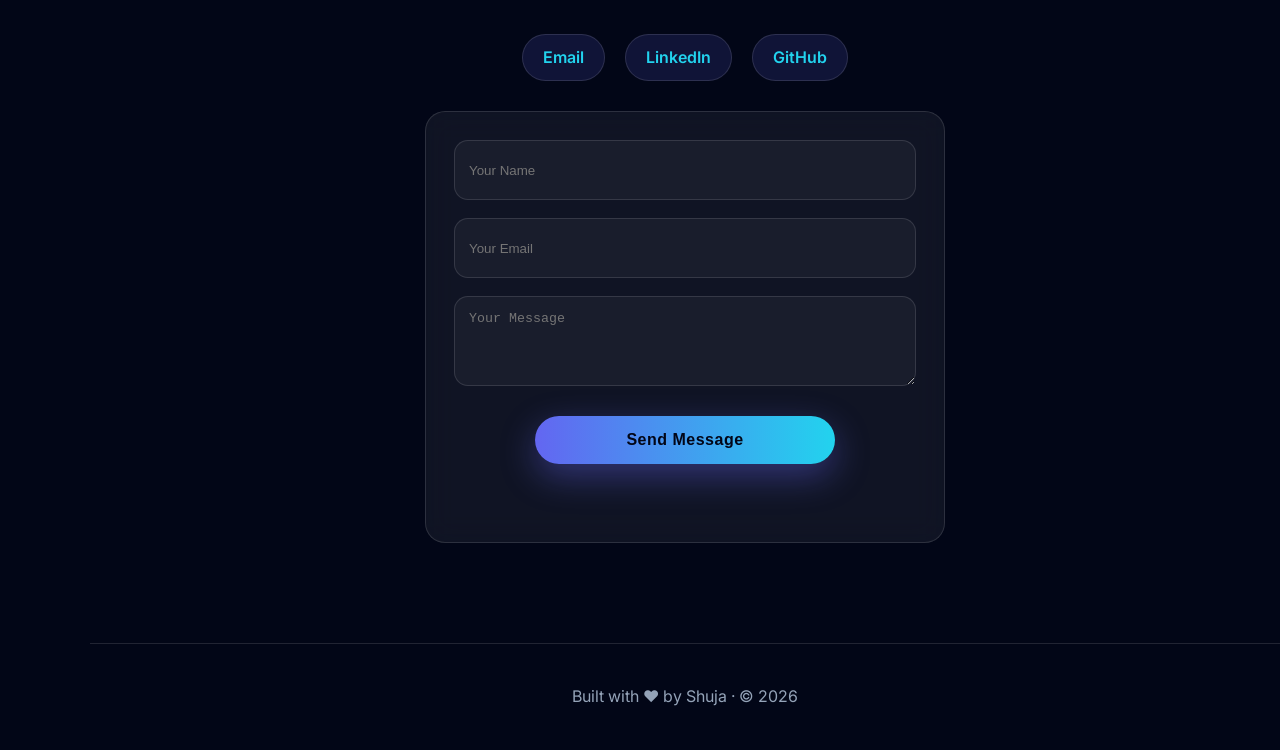
==== commit 0835e449: "project 1 image update" ====
--- a/docs/index.html
+++ b/docs/index.html
@@ -86,8 +86,8 @@
     </p>
 
     <div class="resume-actions">
-      <a href="docs\resume.pdf" class="btn" download>Download Resume</a>
-      <a href="docs\resume.pdf" class="btn secondary" target="_blank">View Resume</a>
+      <a href="resume.htm" class="btn" download>Download Resume</a>
+      <a href="resume.htm" class="btn secondary" target="_blank">View Resume</a>
     </div>
   </div>
 </section>
@@ -111,13 +111,13 @@
     <div class="projects-grid">
       <!-- PORTFOLIO -->
       <div class="project-card glass" data-tech="HTML CSS JavaScript Framework API" data-id="portfolio">
-        <img src="images/project1.jpg" alt="Project">
+        <img src="images/project1.png" alt="Project">
         <div class="project-content">
           <h3>Portfolio Website</h3>
           <p>High-performance personal portfolio with modern UI.</p>
           <p><strong>Tech:</strong> HTML, CSS, Javascript, Framework, Bootstrap, API</p>
           <div class="project-links">
-            <a href="https://github.com/code-fanatic/" target="_blank">Live</a>
+            <a href="https://code-fanatic.github.io/shuja/" target="_blank">Live</a>
             <a href="https://github.com/code-fanatic/shuja" target="_blank">GitHub</a>
           </div>
         </div>
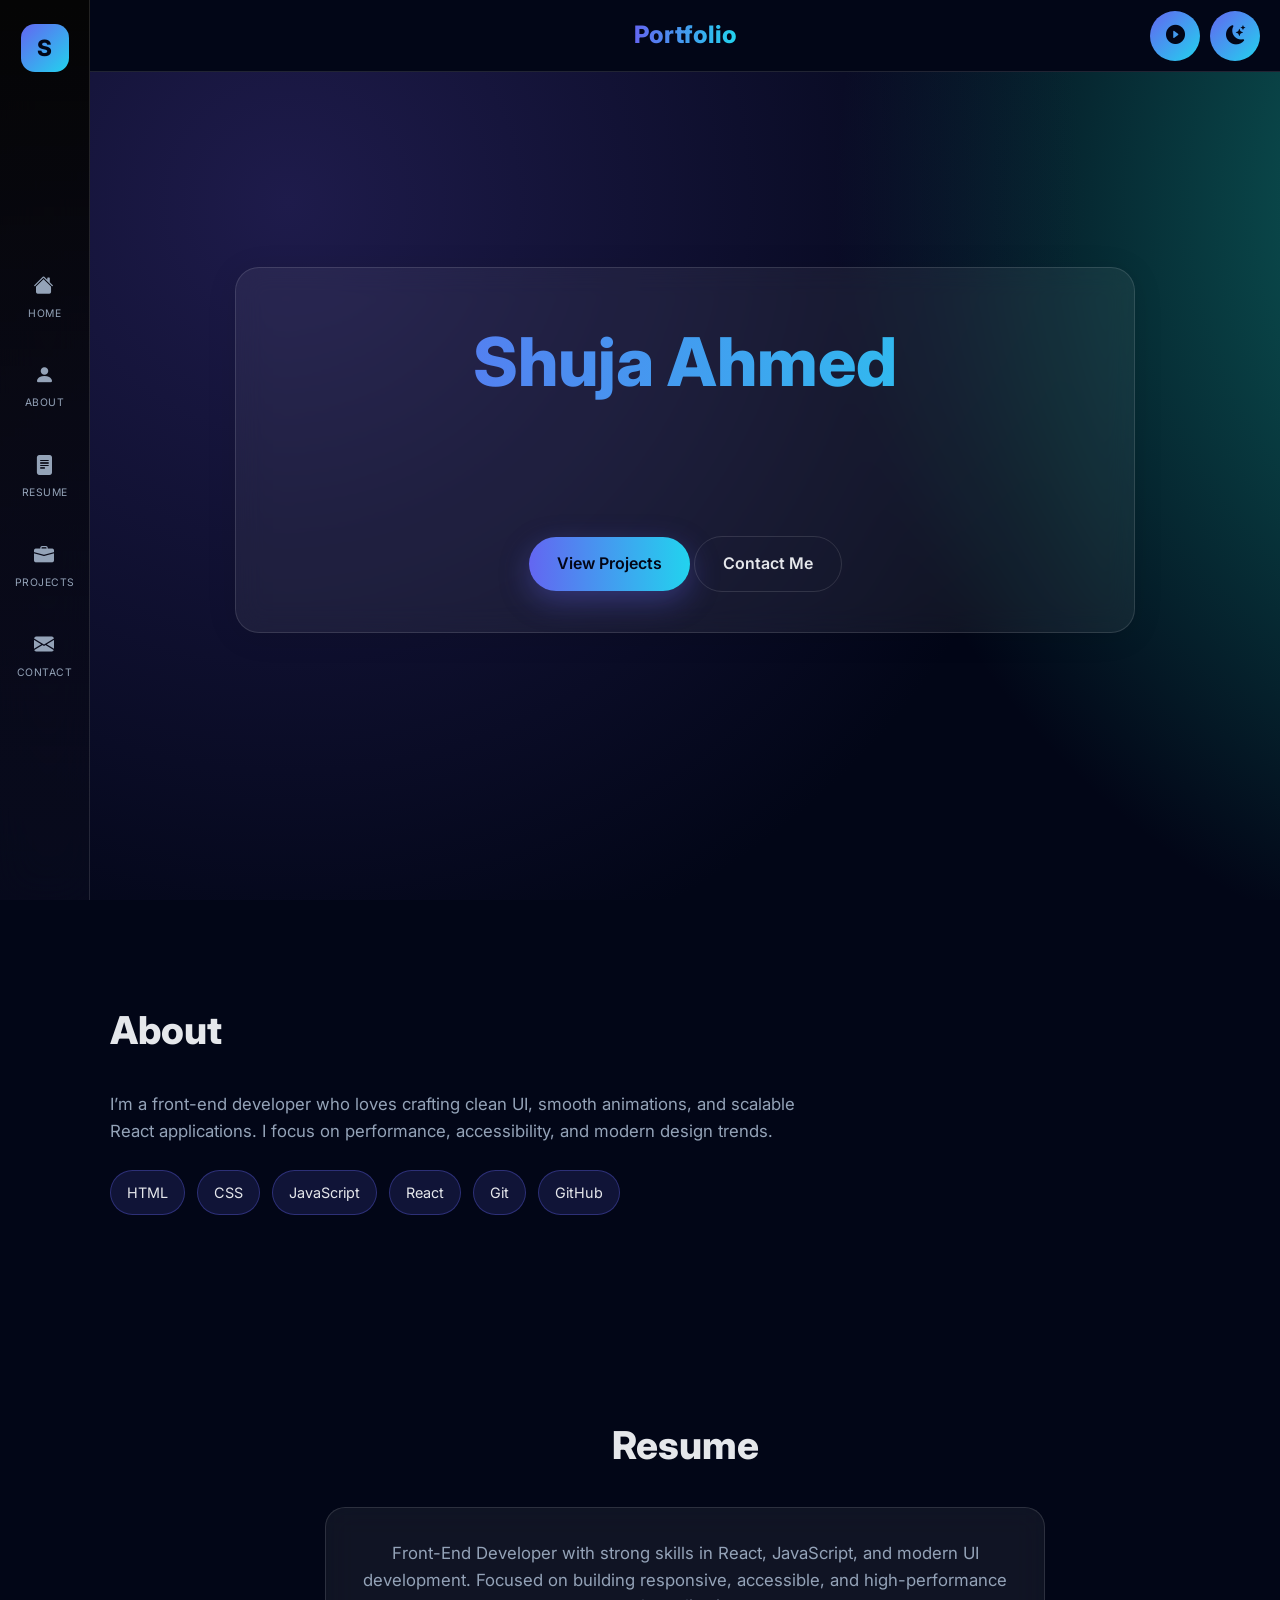
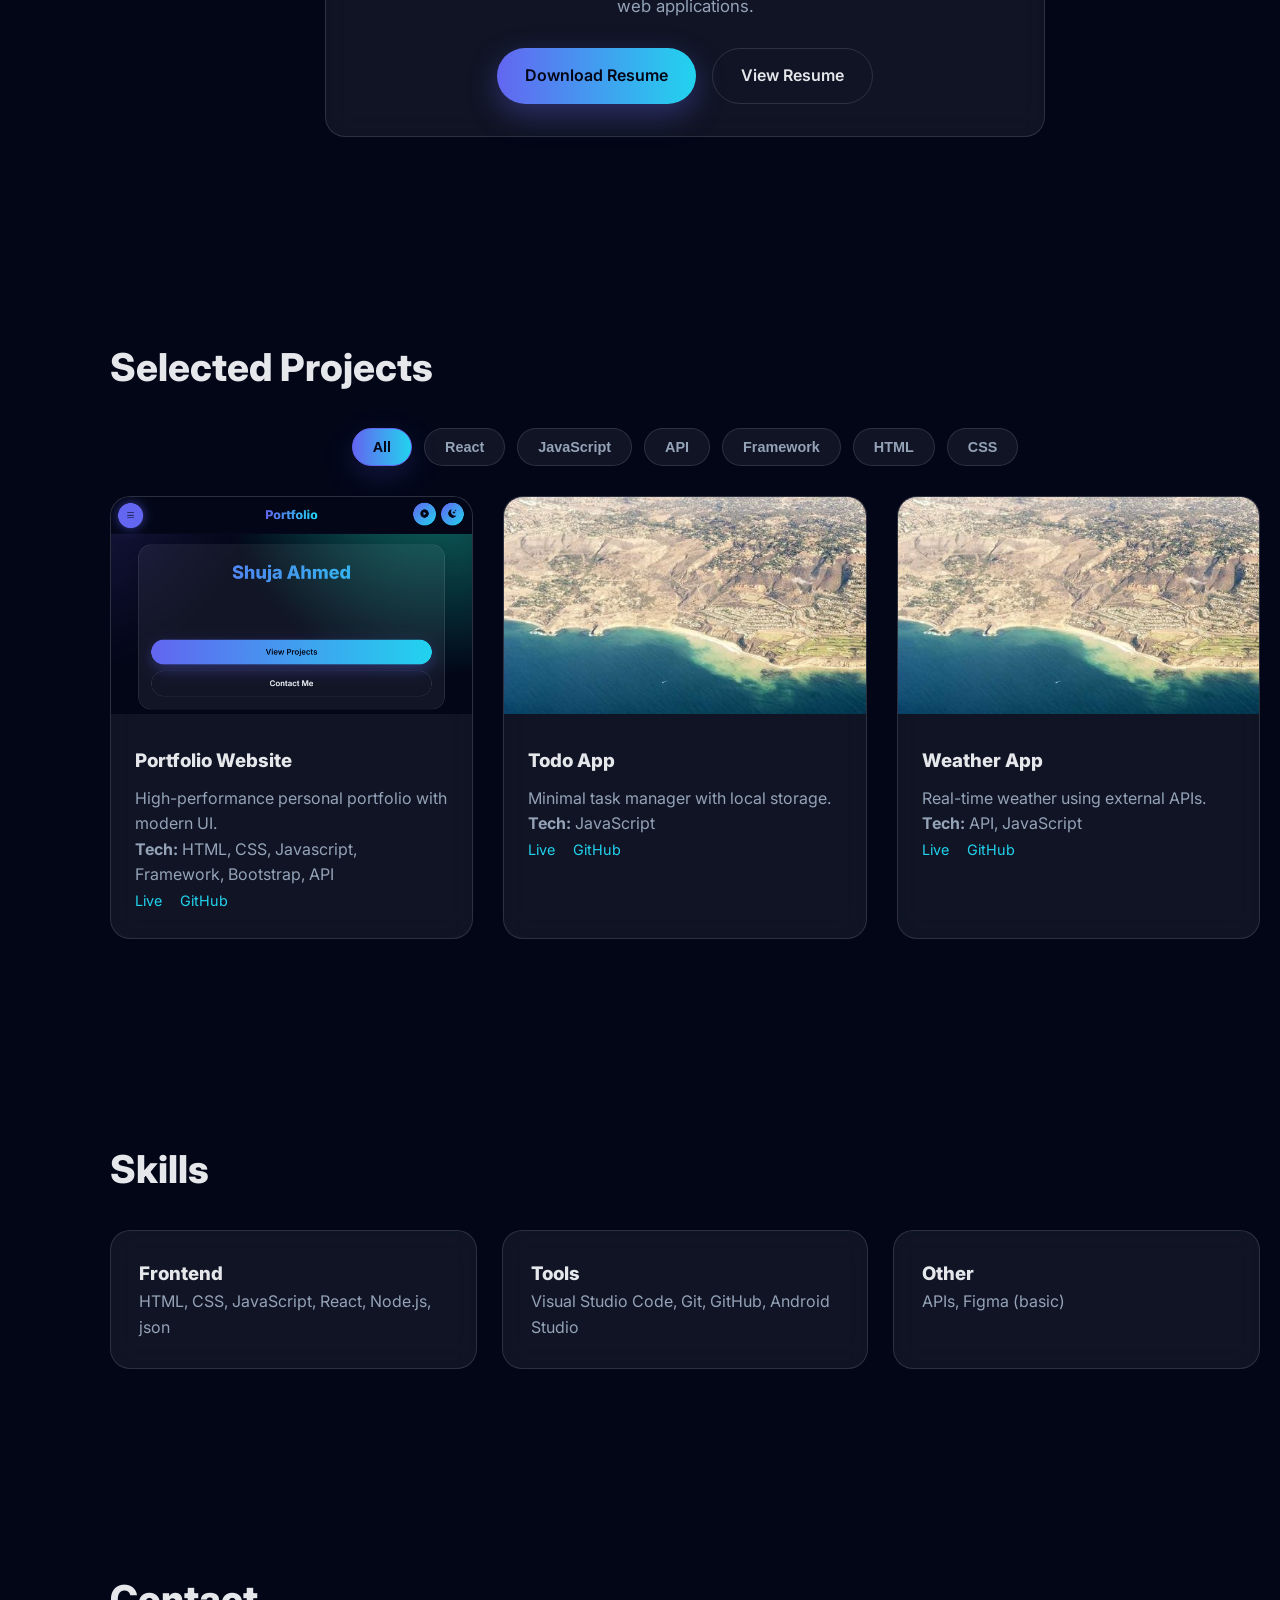
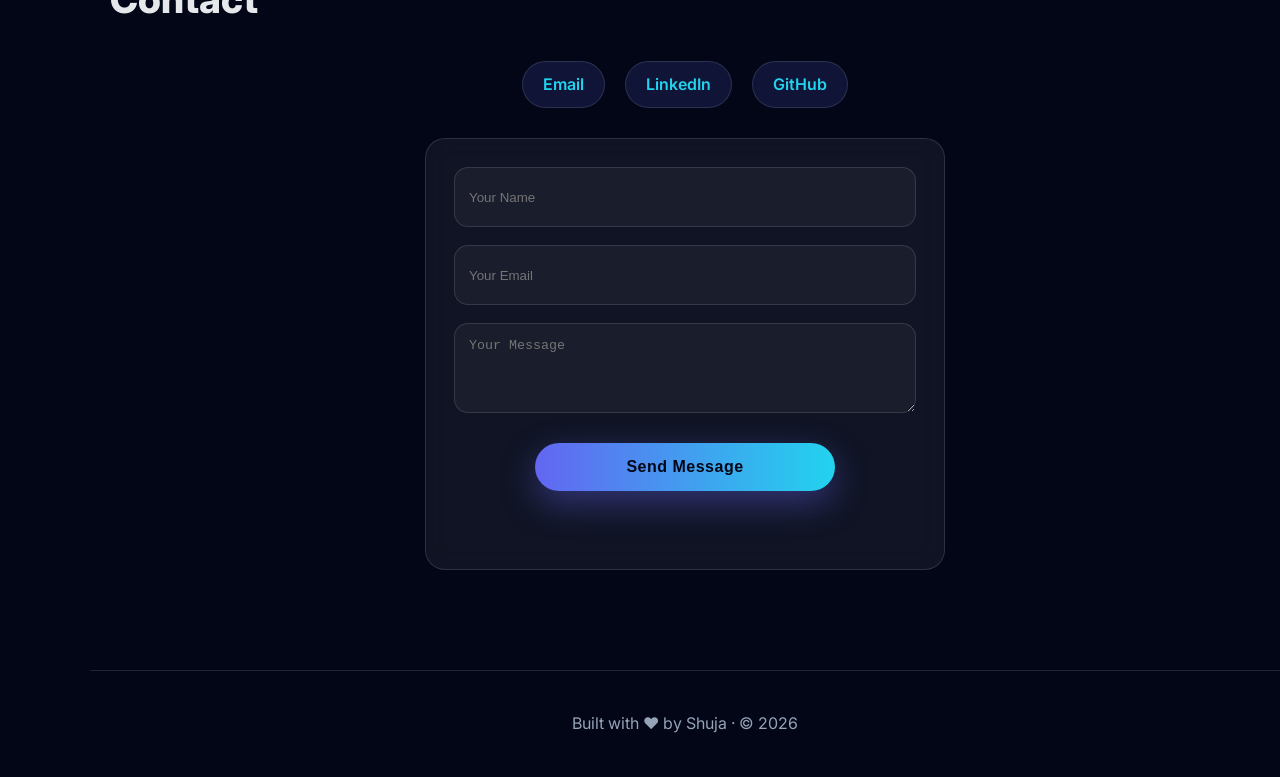
==== commit 21e34a37: "Commit" ====
--- a/docs/index.html
+++ b/docs/index.html
@@ -111,7 +111,7 @@
     <div class="projects-grid">
       <!-- PORTFOLIO -->
       <div class="project-card glass" data-tech="HTML CSS JavaScript Framework API" data-id="portfolio">
-        <img src="images/project1.png" alt="Project">
+        <img src="images/project1.png" alt="Project1">
         <div class="project-content">
           <h3>Portfolio Website</h3>
           <p>High-performance personal portfolio with modern UI.</p>
@@ -124,7 +124,7 @@
       </div>
       <!-- TODO APP -->
       <div class="project-card glass" data-tech="JavaScript HTML CSS" data-id="todo">
-        <img src="images/project2.jpg" alt="Project">
+        <img src="images/project2.jpg" alt="Project2">
         <div class="project-content">
           <h3>Todo App</h3>
           <p>Minimal task manager with local storage.</p>
@@ -137,7 +137,7 @@
       </div>
       <!-- WEATHER APP -->
       <div class="project-card glass" data-tech="API JavaScript HTML CSS" data-id="weather">
-        <img src="images/project3.600x400.jpg" alt="Project">
+        <img src="images/project3.600x400.jpg" alt="Project3">
         <div class="project-content">
           <h3>Weather App</h3>
           <p>Real-time weather using external APIs.</p>
--- a/docs/styles.css
+++ b/docs/styles.css
@@ -568,7 +568,6 @@
   box-shadow: 0 25px 60px rgba(0,0,0,0.45);}
 .project-card img {
   width: 100%;
-  height: 190px;
   object-fit: cover;}
 .project-content { padding: 24px;}
 .project-content h3 { margin-bottom: 10px;}
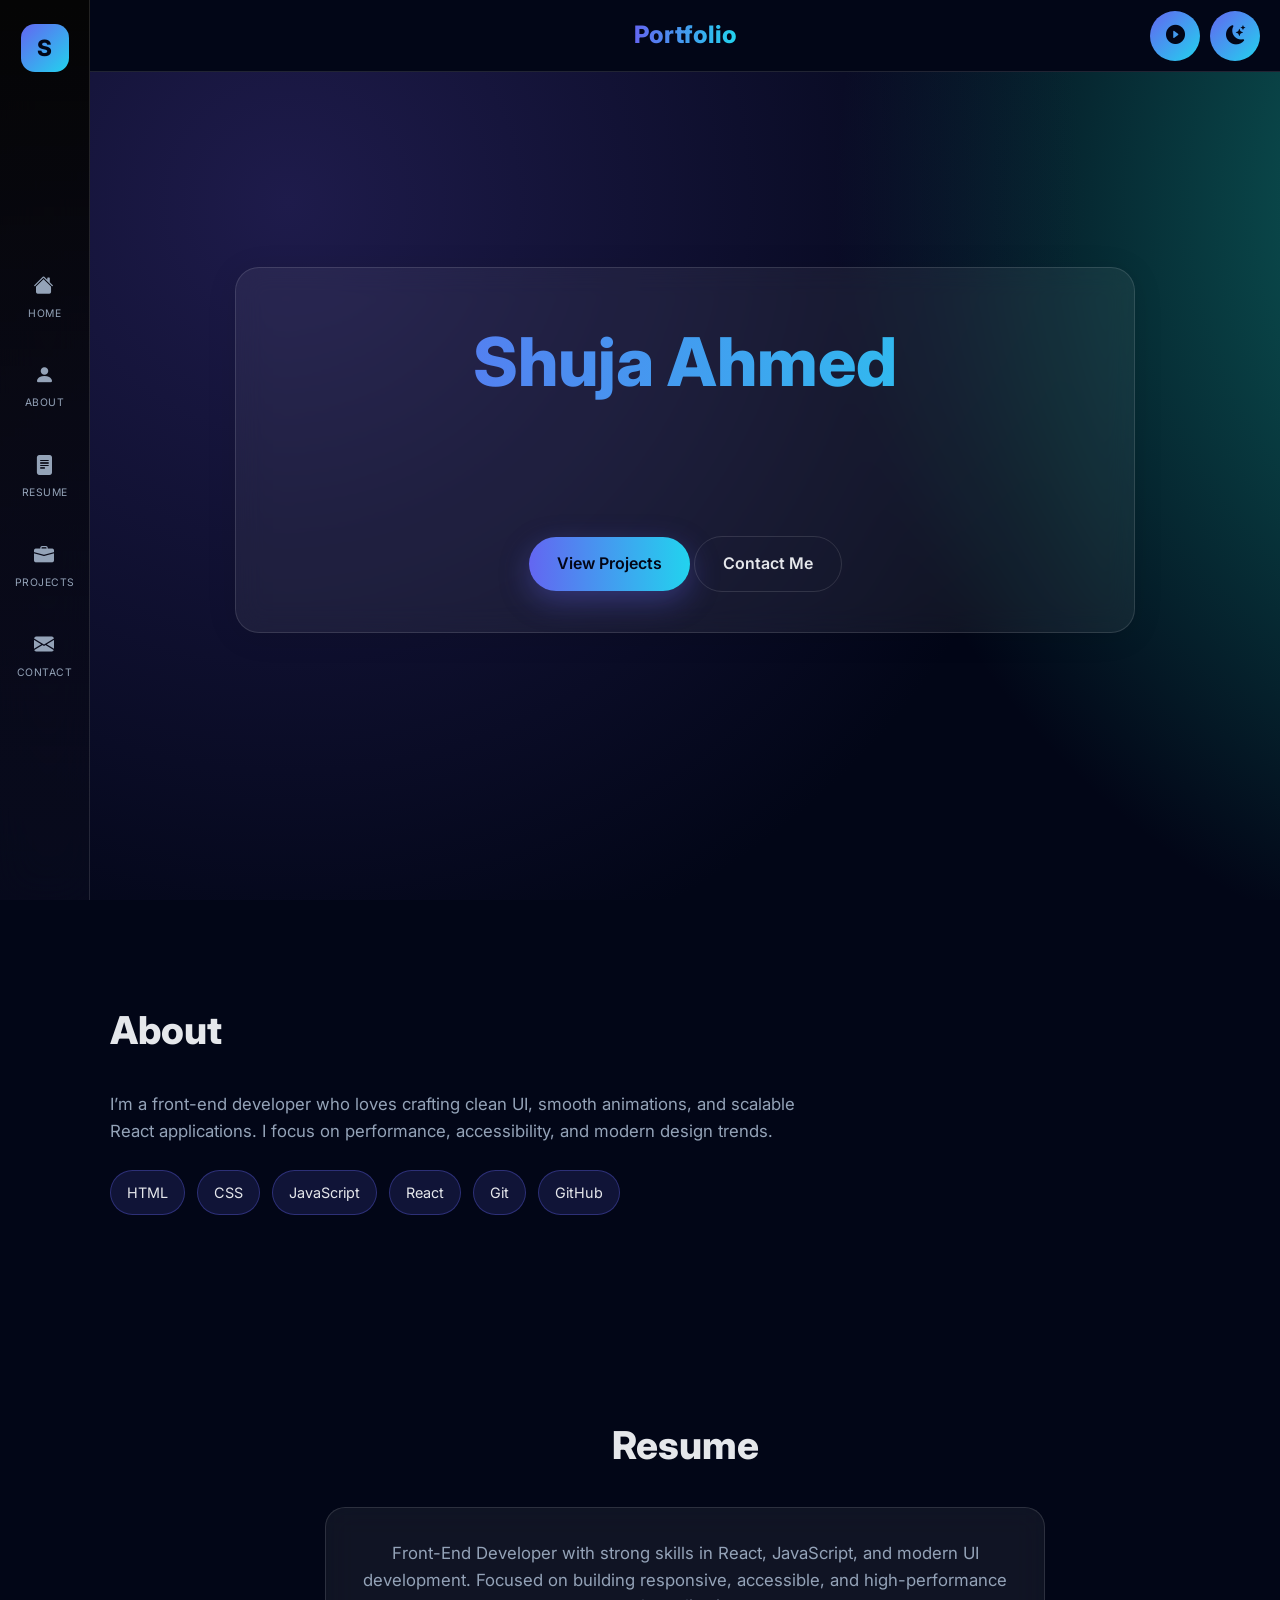
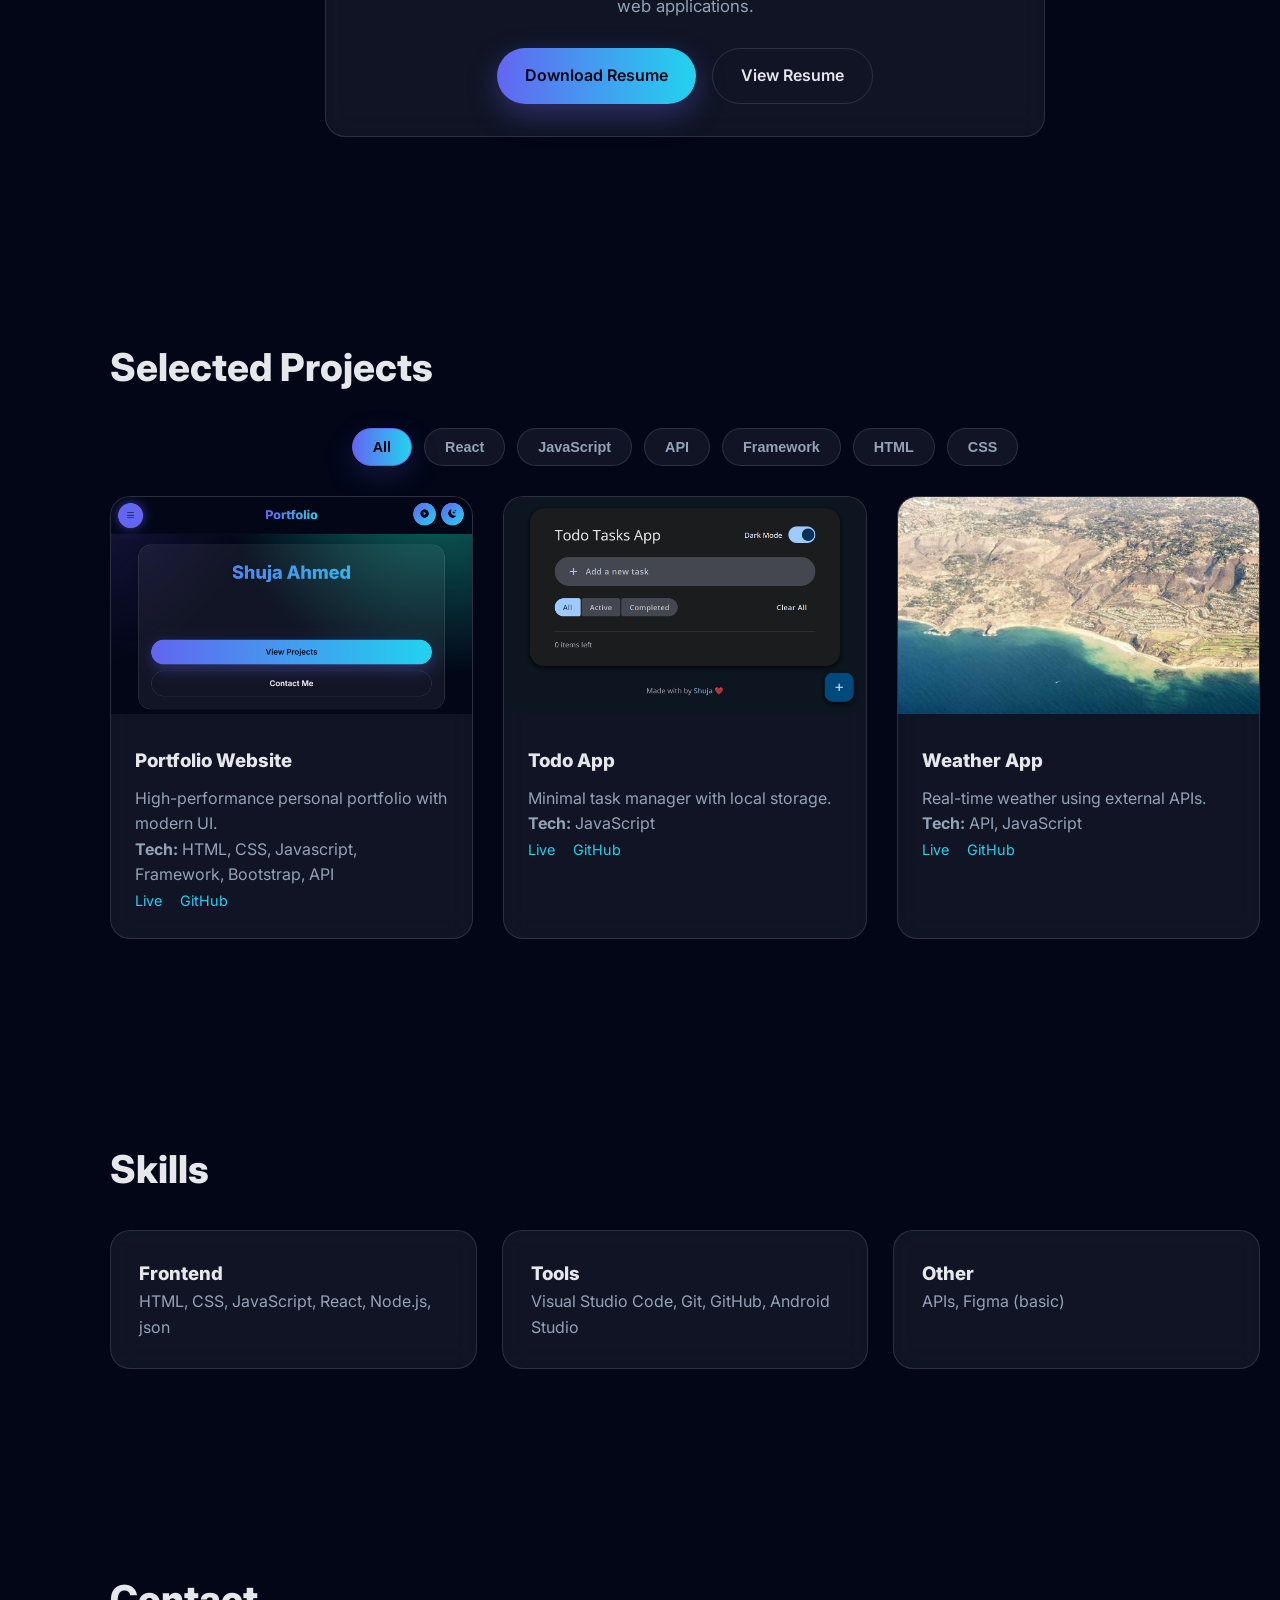
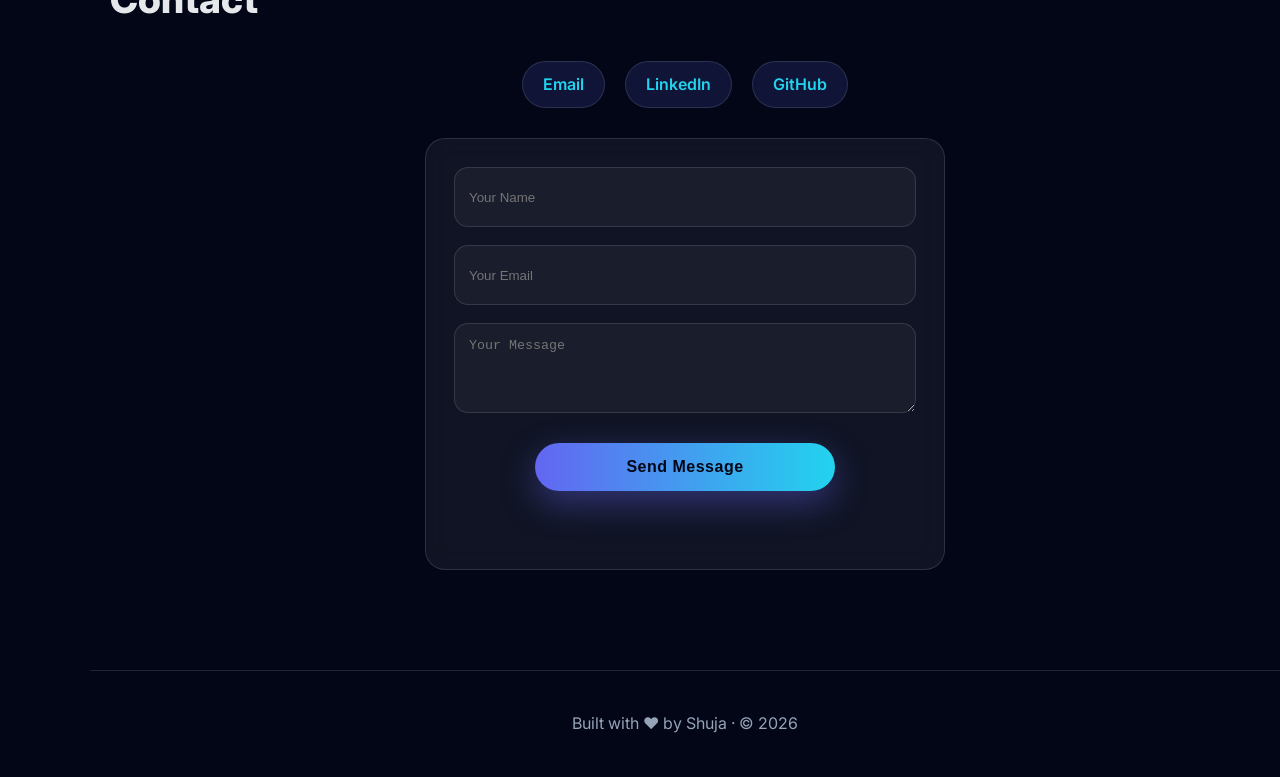
==== commit f4d8635f: "project 2 img update" ====
--- a/docs/index.html
+++ b/docs/index.html
@@ -111,7 +111,7 @@
     <div class="projects-grid">
       <!-- PORTFOLIO -->
       <div class="project-card glass" data-tech="HTML CSS JavaScript Framework API" data-id="portfolio">
-        <img src="images/project1.png" alt="Project1">
+        <img src="images/project1.png" alt="Project1"><!-- Project screenshot 700x420 150% -->
         <div class="project-content">
           <h3>Portfolio Website</h3>
           <p>High-performance personal portfolio with modern UI.</p>
@@ -124,7 +124,7 @@
       </div>
       <!-- TODO APP -->
       <div class="project-card glass" data-tech="JavaScript HTML CSS" data-id="todo">
-        <img src="images/project2.jpg" alt="Project2">
+        <img src="images/project2.png" alt="Project2">
         <div class="project-content">
           <h3>Todo App</h3>
           <p>Minimal task manager with local storage.</p>
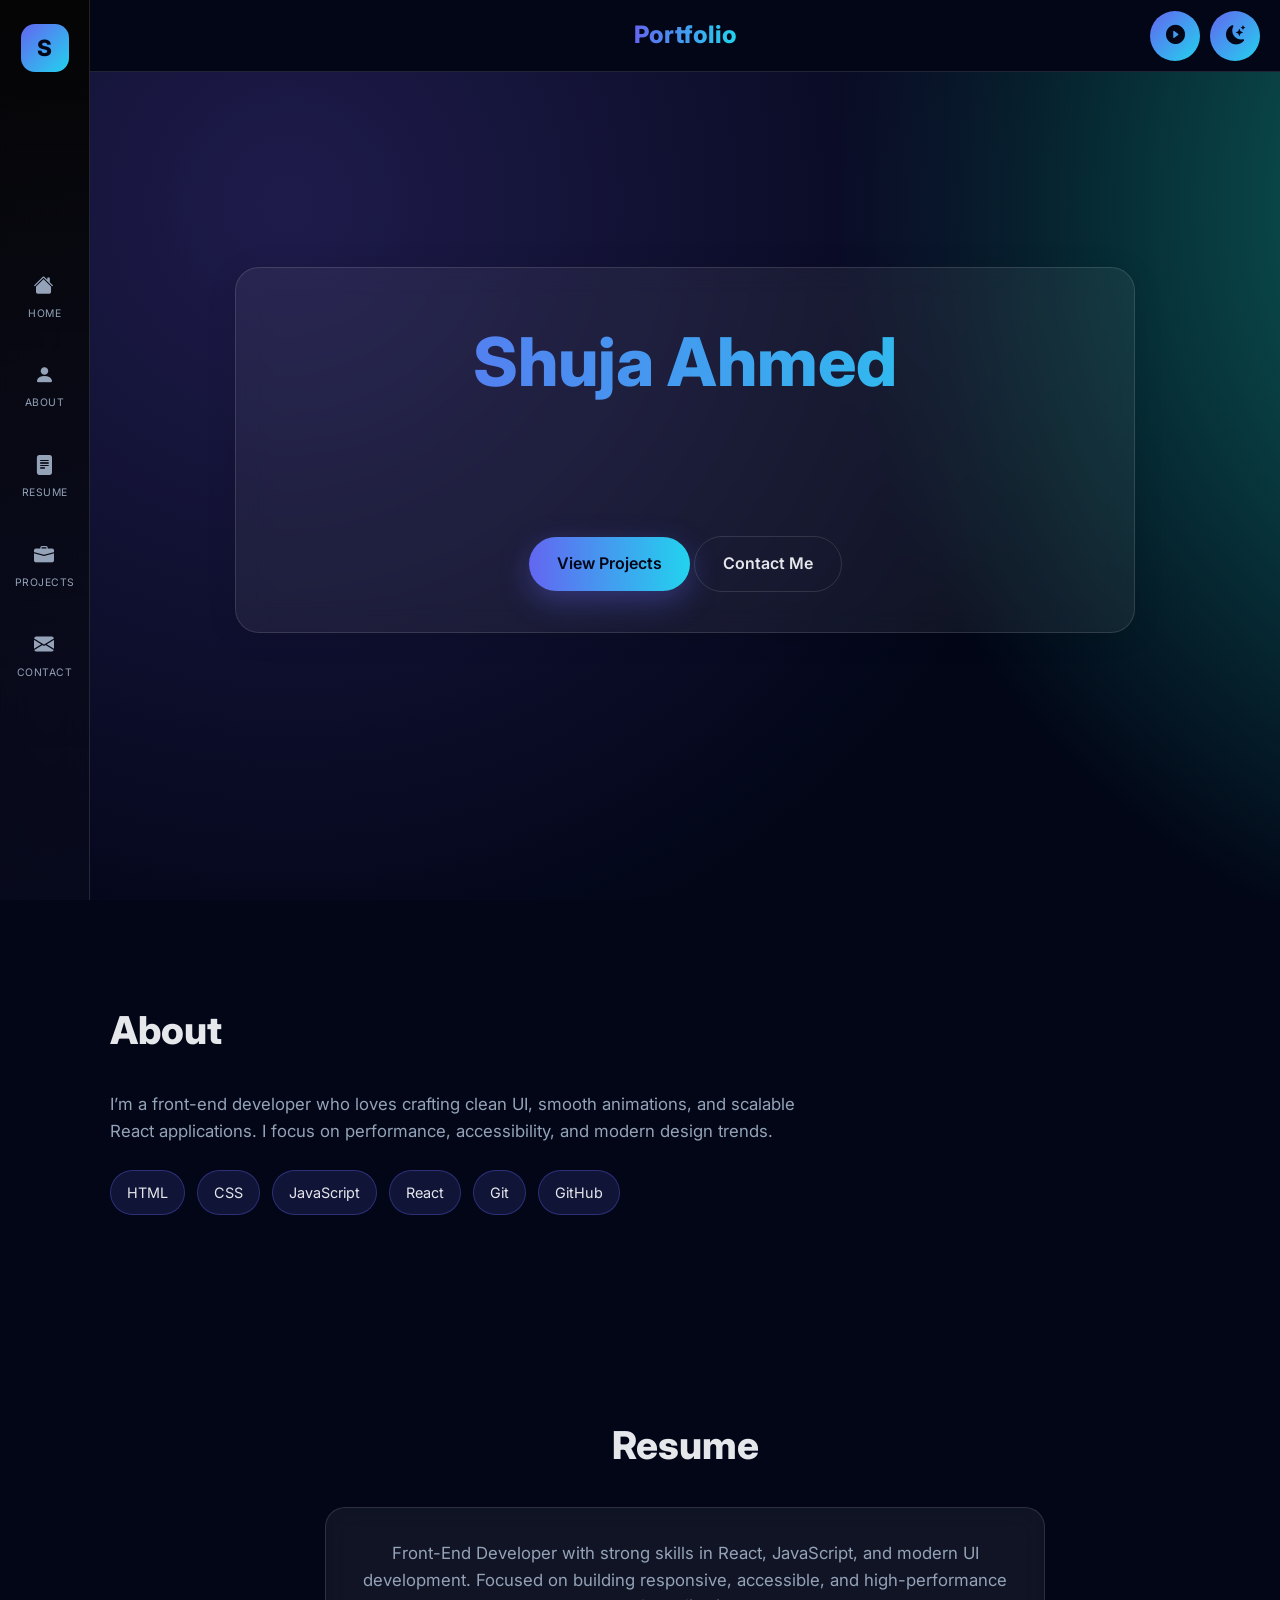
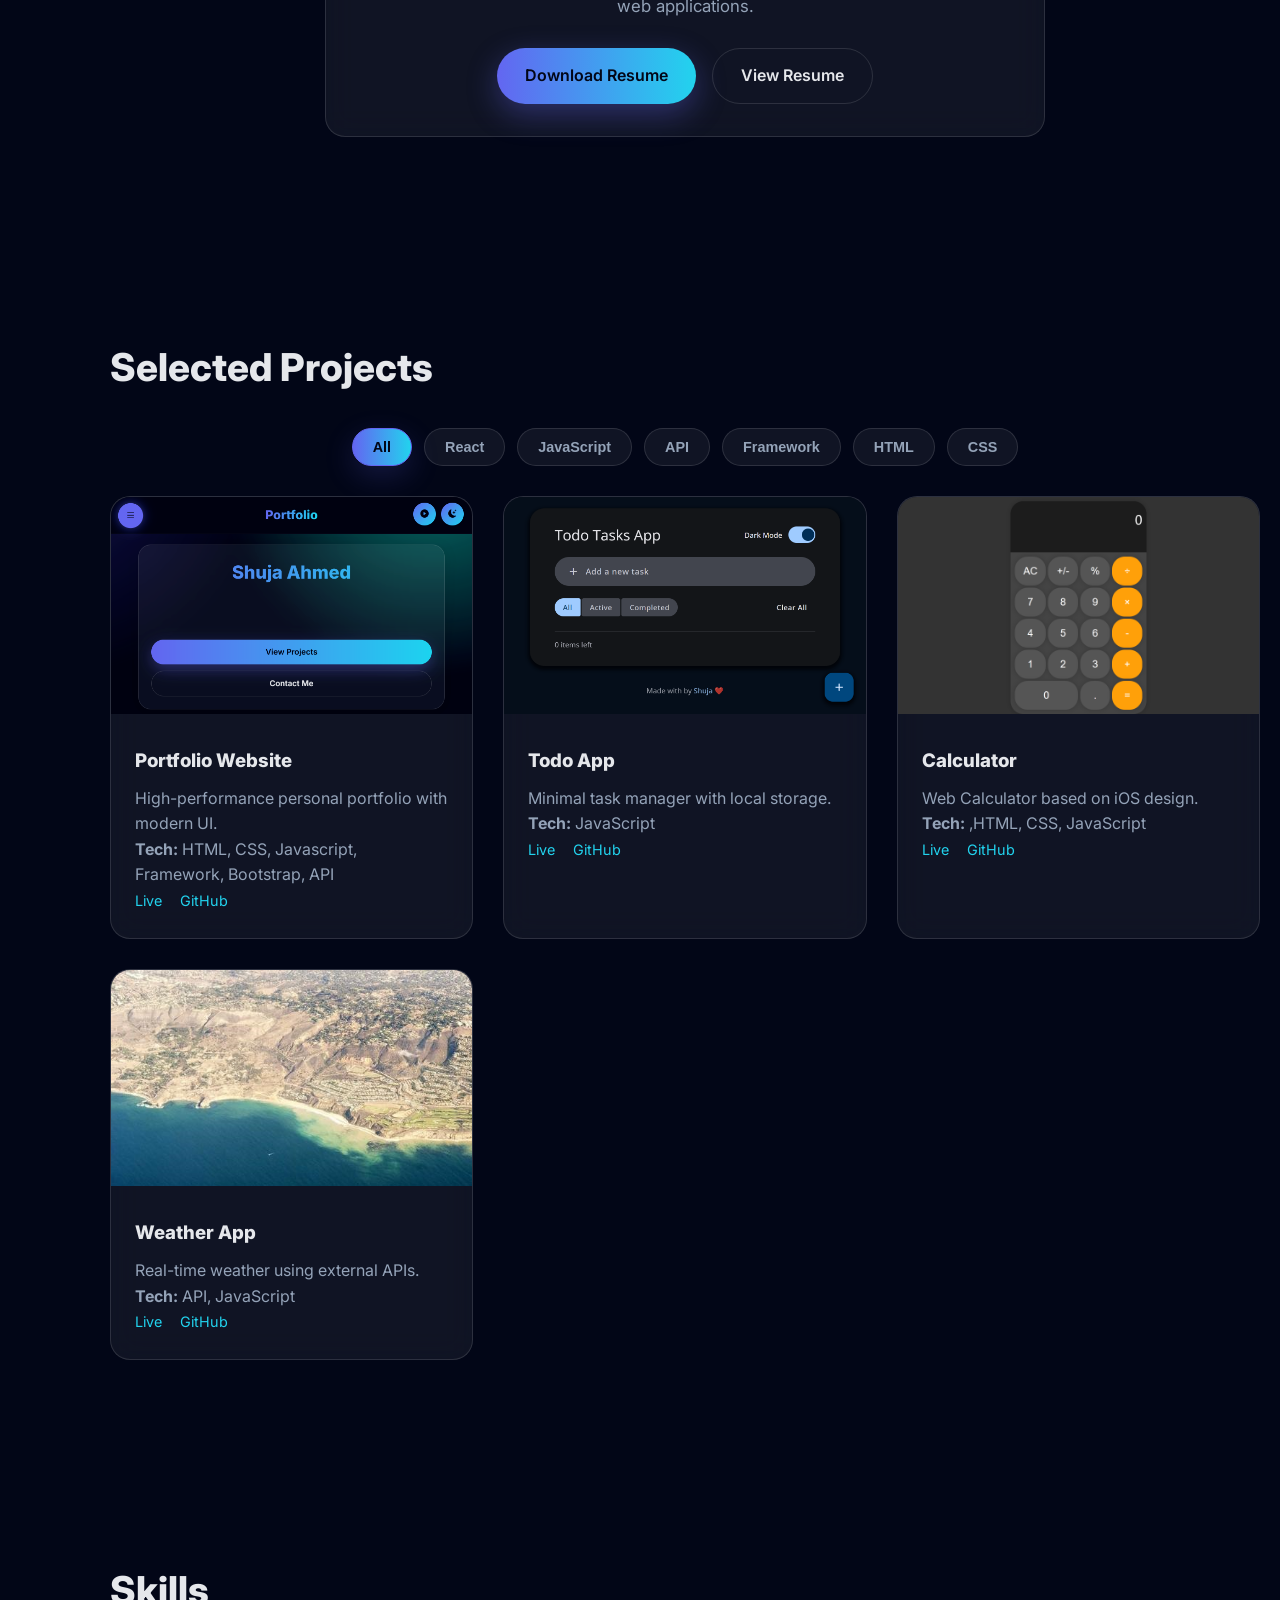
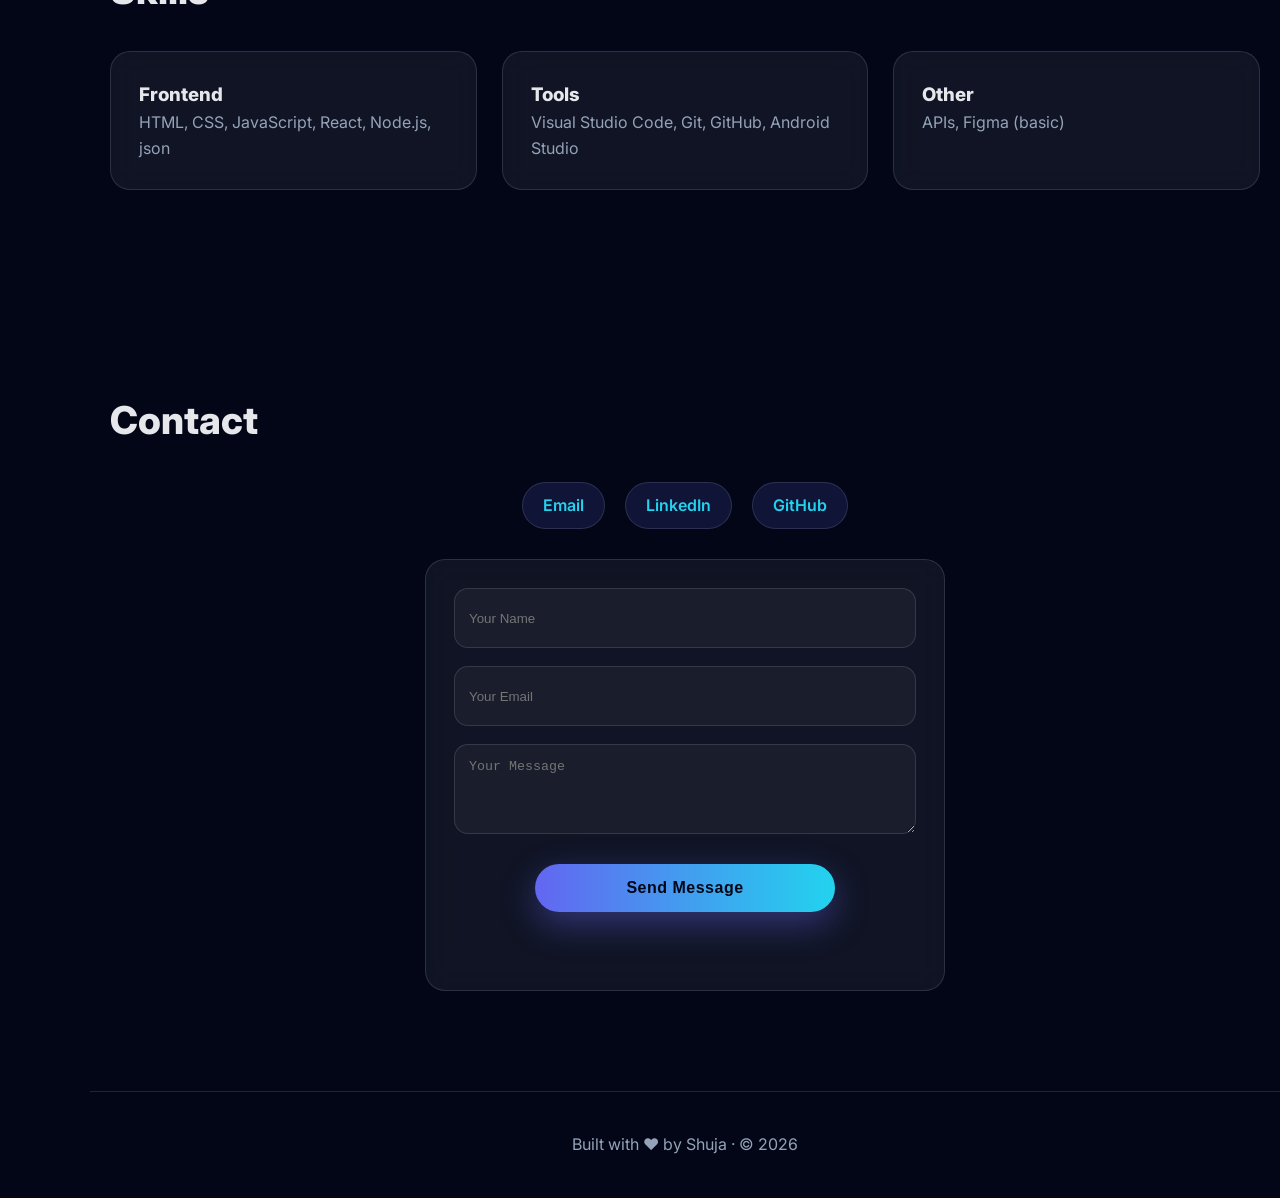
==== commit 0fcff1f8: "Added Calculator" ====
--- a/docs/index.html
+++ b/docs/index.html
@@ -135,9 +135,22 @@
           </div>
         </div>
       </div>
+      <!-- CALCULATOR -->
+      <div class="project-card glass" data-tech="JavaScript HTML CSS" data-id="calculator">
+        <img src="images/project3.png" alt="Project3">
+        <div class="project-content">
+          <h3>Calculator</h3>
+          <p>Web Calculator based on iOS design.</p>
+          <p><strong>Tech:</strong> ,HTML, CSS, JavaScript</p>
+          <div class="project-links">
+            <a href="https://code-fanatic.github.io/Calculator/" target="_blank">Live</a>
+            <a href="https://github.com/code-fanatic/calculator" target="_blank">GitHub</a>
+          </div>
+        </div>
+      </div>
       <!-- WEATHER APP -->
       <div class="project-card glass" data-tech="API JavaScript HTML CSS" data-id="weather">
-        <img src="images/project3.600x400.jpg" alt="Project3">
+        <img src="images/project4-600x400.jpg" alt="Project3">
         <div class="project-content">
           <h3>Weather App</h3>
           <p>Real-time weather using external APIs.</p>
